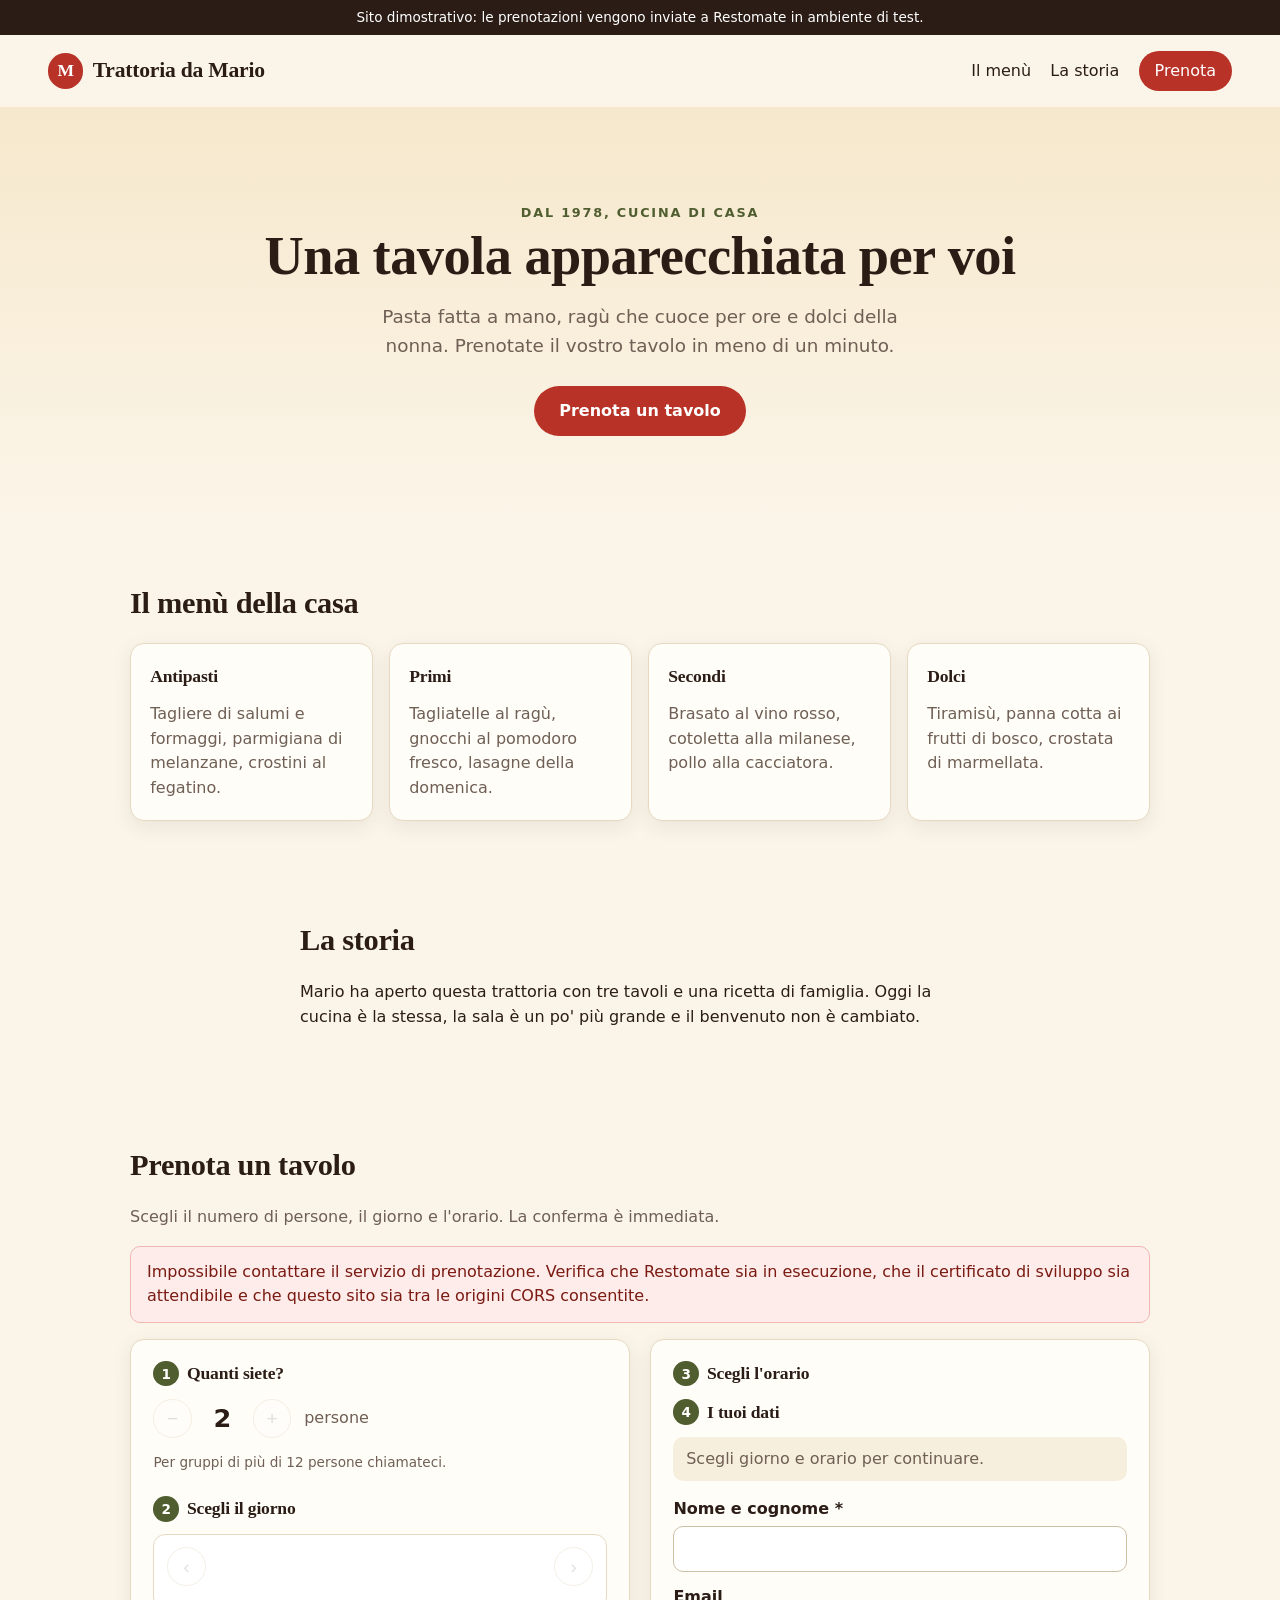
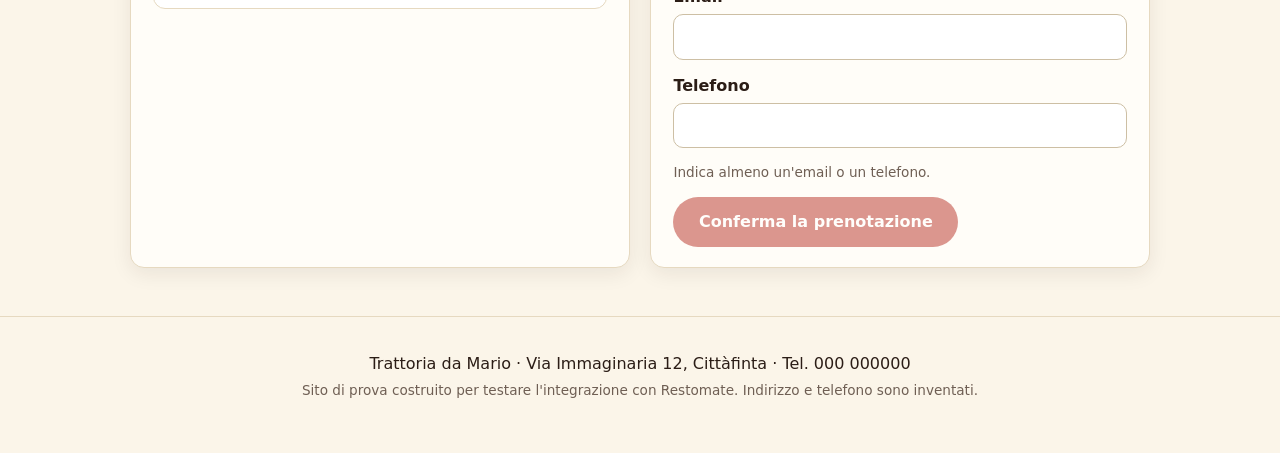
==== wwwroot/index.html @ 4eb25300 "Initial Trattoria da Mario sample site" ====
<!DOCTYPE html>
<html lang="it">
<head>
    <meta charset="utf-8" />
    <meta name="viewport" content="width=device-width, initial-scale=1" />
    <title>Trattoria da Mario · Cucina di casa</title>
    <meta name="description" content="Sito dimostrativo della Trattoria da Mario con modulo di prenotazione collegato a Restomate." />
    <link rel="icon" href="data:," />
    <link rel="stylesheet" href="styles.css" />
</head>
<body>
    <div class="demo-banner" role="note">Sito dimostrativo: le prenotazioni vengono inviate a Restomate in ambiente di test.</div>

    <header class="site-header">
        <a class="brand" href="#top"><span class="brand-mark" aria-hidden="true">M</span><span data-restaurant-name>Trattoria da Mario</span></a>
        <nav aria-label="Principale">
            <a href="#menu">Il menù</a>
            <a href="#storia">La storia</a>
            <a class="nav-cta" href="#prenota">Prenota</a>
        </nav>
    </header>

    <main id="top">
        <section class="hero">
            <p class="eyebrow">Dal 1978, cucina di casa</p>
            <h1>Una tavola apparecchiata per voi</h1>
            <p class="lead">Pasta fatta a mano, ragù che cuoce per ore e dolci della nonna. Prenotate il vostro tavolo in meno di un minuto.</p>
            <a class="button" href="#prenota">Prenota un tavolo</a>
        </section>

        <section id="menu" class="section">
            <h2>Il menù della casa</h2>
            <div class="cards">
                <article class="card"><h3>Antipasti</h3><p>Tagliere di salumi e formaggi, parmigiana di melanzane, crostini al fegatino.</p></article>
                <article class="card"><h3>Primi</h3><p>Tagliatelle al ragù, gnocchi al pomodoro fresco, lasagne della domenica.</p></article>
                <article class="card"><h3>Secondi</h3><p>Brasato al vino rosso, cotoletta alla milanese, pollo alla cacciatora.</p></article>
                <article class="card"><h3>Dolci</h3><p>Tiramisù, panna cotta ai frutti di bosco, crostata di marmellata.</p></article>
            </div>
        </section>

        <section id="storia" class="section narrow">
            <h2>La storia</h2>
            <p>Mario ha aperto questa trattoria con tre tavoli e una ricetta di famiglia. Oggi la cucina è la stessa, la sala è un po' più grande e il benvenuto non è cambiato.</p>
        </section>

        <section id="prenota" class="section booking" aria-labelledby="booking-title">
            <h2 id="booking-title">Prenota un tavolo</h2>
            <p class="muted">Scegli il numero di persone, il giorno e l'orario. La conferma è immediata.</p>
            <div id="booking-status" class="status" role="status" aria-live="polite"></div>

            <div id="booking-grid" class="booking-grid">
                <div class="panel">
                    <h3><span class="step">1</span> Quanti siete?</h3>
                    <div class="party">
                        <button type="button" id="party-minus" class="round" aria-label="Una persona in meno">−</button>
                        <output id="party-value" aria-live="polite">2</output>
                        <button type="button" id="party-plus" class="round" aria-label="Una persona in più">+</button>
                        <span class="muted" id="party-label">persone</span>
                    </div>
                    <p class="muted small">Per gruppi di più di 12 persone chiamateci.</p>

                    <h3><span class="step">2</span> Scegli il giorno</h3>
                    <div class="calendar">
                        <div class="cal-nav">
                            <button type="button" id="cal-prev" class="round" aria-label="Mese precedente">‹</button>
                            <strong id="cal-title" aria-live="polite"></strong>
                            <button type="button" id="cal-next" class="round" aria-label="Mese successivo">›</button>
                        </div>
                        <div id="calendar-grid" class="cal-grid"></div>
                    </div>
                </div>

                <div class="panel">
                    <h3><span class="step">3</span> Scegli l'orario</h3>
                    <div id="slots" class="slots" aria-live="polite"><p class="muted">Seleziona prima un giorno.</p></div>

                    <form id="booking-form" novalidate>
                        <h3><span class="step">4</span> I tuoi dati</h3>
                        <p id="summary" class="summary muted">Scegli giorno e orario per continuare.</p>
                        <div class="field">
                            <label for="name">Nome e cognome *</label>
                            <input id="name" name="name" type="text" autocomplete="name" maxlength="200" aria-describedby="name-error" />
                            <p id="name-error" class="field-error" role="alert"></p>
                        </div>
                        <div class="field">
                            <label for="email">Email</label>
                            <input id="email" name="email" type="email" autocomplete="email" maxlength="254" aria-describedby="email-error" />
                            <p id="email-error" class="field-error" role="alert"></p>
                        </div>
                        <div class="field">
                            <label for="phone">Telefono</label>
                            <input id="phone" name="phone" type="tel" autocomplete="tel" maxlength="40" aria-describedby="phone-error contact-hint" />
                            <p id="contact-hint" class="muted small">Indica almeno un'email o un telefono.</p>
                            <p id="phone-error" class="field-error" role="alert"></p>
                        </div>
                        <button type="submit" id="submit" class="button" disabled>Conferma la prenotazione</button>
                    </form>
                </div>
            </div>

            <div id="confirmation" class="confirmation" hidden>
                <h3 id="confirmation-title" tabindex="-1">Prenotazione confermata</h3>
                <p>Grazie <strong id="c-name"></strong>, vi aspettiamo!</p>
                <dl>
                    <dt>Giorno</dt><dd id="c-date"></dd>
                    <dt>Orario</dt><dd id="c-time"></dd>
                    <dt>Persone</dt><dd id="c-party"></dd>
                    <dt>Riferimento</dt><dd id="c-ref"></dd>
                </dl>
                <button type="button" id="new-booking" class="button secondary">Nuova prenotazione</button>
            </div>
        </section>
    </main>

    <footer class="site-footer">
        <p><span data-restaurant-name>Trattoria da Mario</span> · Via Immaginaria 12, Cittàfinta · Tel. 000 000000</p>
        <p class="muted small">Sito di prova costruito per testare l'integrazione con Restomate. Indirizzo e telefono sono inventati.</p>
    </footer>

    <script type="module" src="app.js"></script>
</body>
</html>
---- wwwroot/styles.css ----
:root {
    --cream: #fbf5e9;
    --card: #fffdf8;
    --ink: #2b1d16;
    --muted: #6f5f54;
    --tomato: #b83227;
    --tomato-dark: #962920;
    --olive: #4f5d2f;
    --line: #e6d9c0;
    --radius: 14px;
    --shadow: 0 6px 20px rgba(43, 29, 22, .08);
}

* { box-sizing: border-box; }
html { scroll-behavior: smooth; }
body { margin: 0; background: var(--cream); color: var(--ink); font: 16px/1.55 system-ui, -apple-system, "Segoe UI", Roboto, sans-serif; }
h1, h2, h3, .brand { font-family: Georgia, "Times New Roman", serif; letter-spacing: -.01em; }
h1 { font-size: clamp(2rem, 5vw, 3.4rem); line-height: 1.1; margin: .3rem 0 1rem; }
h2 { font-size: 1.9rem; margin: 0 0 1rem; }
h3 { font-size: 1.1rem; margin: 1.4rem 0 .7rem; display: flex; align-items: center; gap: .5rem; }
a { color: var(--tomato); }
:focus-visible { outline: 3px solid rgba(184, 50, 39, .45); outline-offset: 2px; }
.muted { color: var(--muted); }
.small { font-size: .85rem; }

.demo-banner { background: var(--ink); color: #fff; text-align: center; padding: .45rem 1rem; font-size: .85rem; }
.site-header { display: flex; justify-content: space-between; align-items: center; gap: 1rem; flex-wrap: wrap; padding: 1rem clamp(1rem, 5vw, 3rem); }
.brand { display: flex; align-items: center; gap: .6rem; font-size: 1.35rem; font-weight: 700; color: var(--ink); text-decoration: none; }
.brand-mark { display: grid; place-items: center; width: 2.2rem; height: 2.2rem; border-radius: 50%; background: var(--tomato); color: #fff; font-size: 1.1rem; }
.site-header nav { display: flex; align-items: center; gap: 1.2rem; }
.site-header nav a { color: var(--ink); text-decoration: none; font-weight: 500; }
.site-header nav a:hover { color: var(--tomato); }
.nav-cta { background: var(--tomato); color: #fff !important; padding: .45rem 1rem; border-radius: 999px; }
.nav-cta:hover { background: var(--tomato-dark); color: #fff !important; }

.hero { text-align: center; padding: clamp(3rem, 9vw, 6rem) 1.25rem; background: linear-gradient(180deg, #f6e8cc, var(--cream)); }
.hero .lead { max-width: 36rem; margin: 0 auto 1.6rem; font-size: 1.15rem; color: var(--muted); }
.eyebrow { text-transform: uppercase; letter-spacing: .14em; font-size: .8rem; color: var(--olive); font-weight: 700; margin: 0; }

.section { max-width: 1060px; margin: 0 auto; padding: 3rem 1.25rem; }
.section.narrow { max-width: 720px; }
.cards { display: grid; grid-template-columns: repeat(auto-fit, minmax(210px, 1fr)); gap: 1rem; }
.card { background: var(--card); border: 1px solid var(--line); border-radius: var(--radius); padding: 1.2rem; box-shadow: var(--shadow); }
.card h3 { margin-top: 0; }
.card p { margin: 0; color: var(--muted); }

.button { display: inline-block; border: 0; border-radius: 999px; background: var(--tomato); color: #fff; padding: .8rem 1.6rem; font: inherit; font-weight: 700; cursor: pointer; text-decoration: none; }
.button:hover:not(:disabled) { background: var(--tomato-dark); }
.button:disabled { opacity: .5; cursor: not-allowed; }
.button.secondary { background: transparent; color: var(--tomato); border: 2px solid var(--tomato); }
.button.secondary:hover { background: #fdeceb; }

.booking-grid { display: grid; grid-template-columns: 1fr 1fr; gap: 1.25rem; margin-top: 1rem; }
.panel, .confirmation { background: var(--card); border: 1px solid var(--line); border-radius: var(--radius); padding: 1.25rem 1.4rem; box-shadow: var(--shadow); }
.panel h3:first-child { margin-top: 0; }
.step { display: inline-grid; place-items: center; width: 1.6rem; height: 1.6rem; border-radius: 50%; background: var(--olive); color: #fff; font: 700 .85rem system-ui, sans-serif; }

.party { display: flex; align-items: center; gap: .8rem; }
.party output { min-width: 2ch; text-align: center; font-size: 1.6rem; font-weight: 700; }
.round { width: 2.4rem; height: 2.4rem; border-radius: 50%; border: 1px solid var(--line); background: #fff; font-size: 1.2rem; line-height: 1; cursor: pointer; }
.round:hover:not(:disabled) { border-color: var(--tomato); color: var(--tomato); }
.round:disabled { opacity: .4; cursor: not-allowed; }

.calendar { border: 1px solid var(--line); border-radius: 12px; padding: .8rem; background: #fff; }
.cal-nav { display: flex; align-items: center; justify-content: space-between; margin-bottom: .6rem; text-transform: capitalize; }
.cal-grid { display: grid; grid-template-columns: repeat(7, 1fr); gap: .25rem; }
.cal-head { text-align: center; font-size: .75rem; font-weight: 700; color: var(--muted); padding: .25rem 0; }
.cal-day { aspect-ratio: 1; border: 1px solid transparent; border-radius: 10px; background: transparent; font: inherit; cursor: pointer; }
.cal-day:hover:not(:disabled) { background: #fdeceb; }
.cal-day:disabled { color: #bdb2a6; cursor: not-allowed; }
.cal-day.today { border-color: var(--olive); }
.cal-day.selected { background: var(--tomato); color: #fff; font-weight: 700; }

.slots h4 { margin: .6rem 0 .4rem; font-size: .8rem; text-transform: uppercase; letter-spacing: .08em; color: var(--muted); }
.slot-list { display: flex; flex-wrap: wrap; gap: .5rem; }
.slot { border: 1px solid var(--line); border-radius: 10px; background: #fff; padding: .5rem .9rem; font: inherit; font-variant-numeric: tabular-nums; cursor: pointer; }
.slot:hover { border-color: var(--tomato); }
.slot[aria-pressed="true"] { background: var(--tomato); color: #fff; border-color: var(--tomato); font-weight: 700; }

.field { margin-bottom: .85rem; }
.field label { display: block; font-weight: 600; margin-bottom: .25rem; }
.field input { width: 100%; padding: .6rem .75rem; border: 1px solid #cdbfa4; border-radius: 10px; font: inherit; background: #fff; }
.field input[aria-invalid="true"] { border-color: var(--tomato); }
.field-error { color: var(--tomato-dark); font-size: .85rem; margin: .25rem 0 0; min-height: 0; }
.field-error:empty { display: none; }
.summary { margin: 0 0 1rem; padding: .6rem .8rem; background: #f7efde; border-radius: 10px; }
.summary.ready { color: var(--ink); font-weight: 600; }

.status { margin: 1rem 0 0; }
.status:not(:empty) { padding: .8rem 1rem; border-radius: 10px; border: 1px solid; }
.status.error { background: #fdecea; border-color: #f0b8b2; color: #7a1a12; }
.status.info { background: #eef3e3; border-color: #cbd9a8; color: #34401c; }

.confirmation { margin-top: 1.25rem; border-color: var(--olive); }
.confirmation h3 { margin-top: 0; color: var(--olive); }
.confirmation dl { display: grid; grid-template-columns: 8rem 1fr; gap: .3rem 1rem; margin: 1rem 0 1.4rem; }
.confirmation dt { color: var(--muted); }
.confirmation dd { margin: 0; font-weight: 600; text-transform: capitalize; }
.confirmation dd#c-ref { text-transform: none; font-variant-numeric: tabular-nums; }

.site-footer { text-align: center; padding: 2rem 1rem 3rem; border-top: 1px solid var(--line); }
.site-footer p { margin: .2rem 0; }

@media (max-width: 800px) {
    .booking-grid { grid-template-columns: 1fr; }
    .site-header nav { gap: .8rem; }
}

@media (prefers-reduced-motion: reduce) { html { scroll-behavior: auto; } }
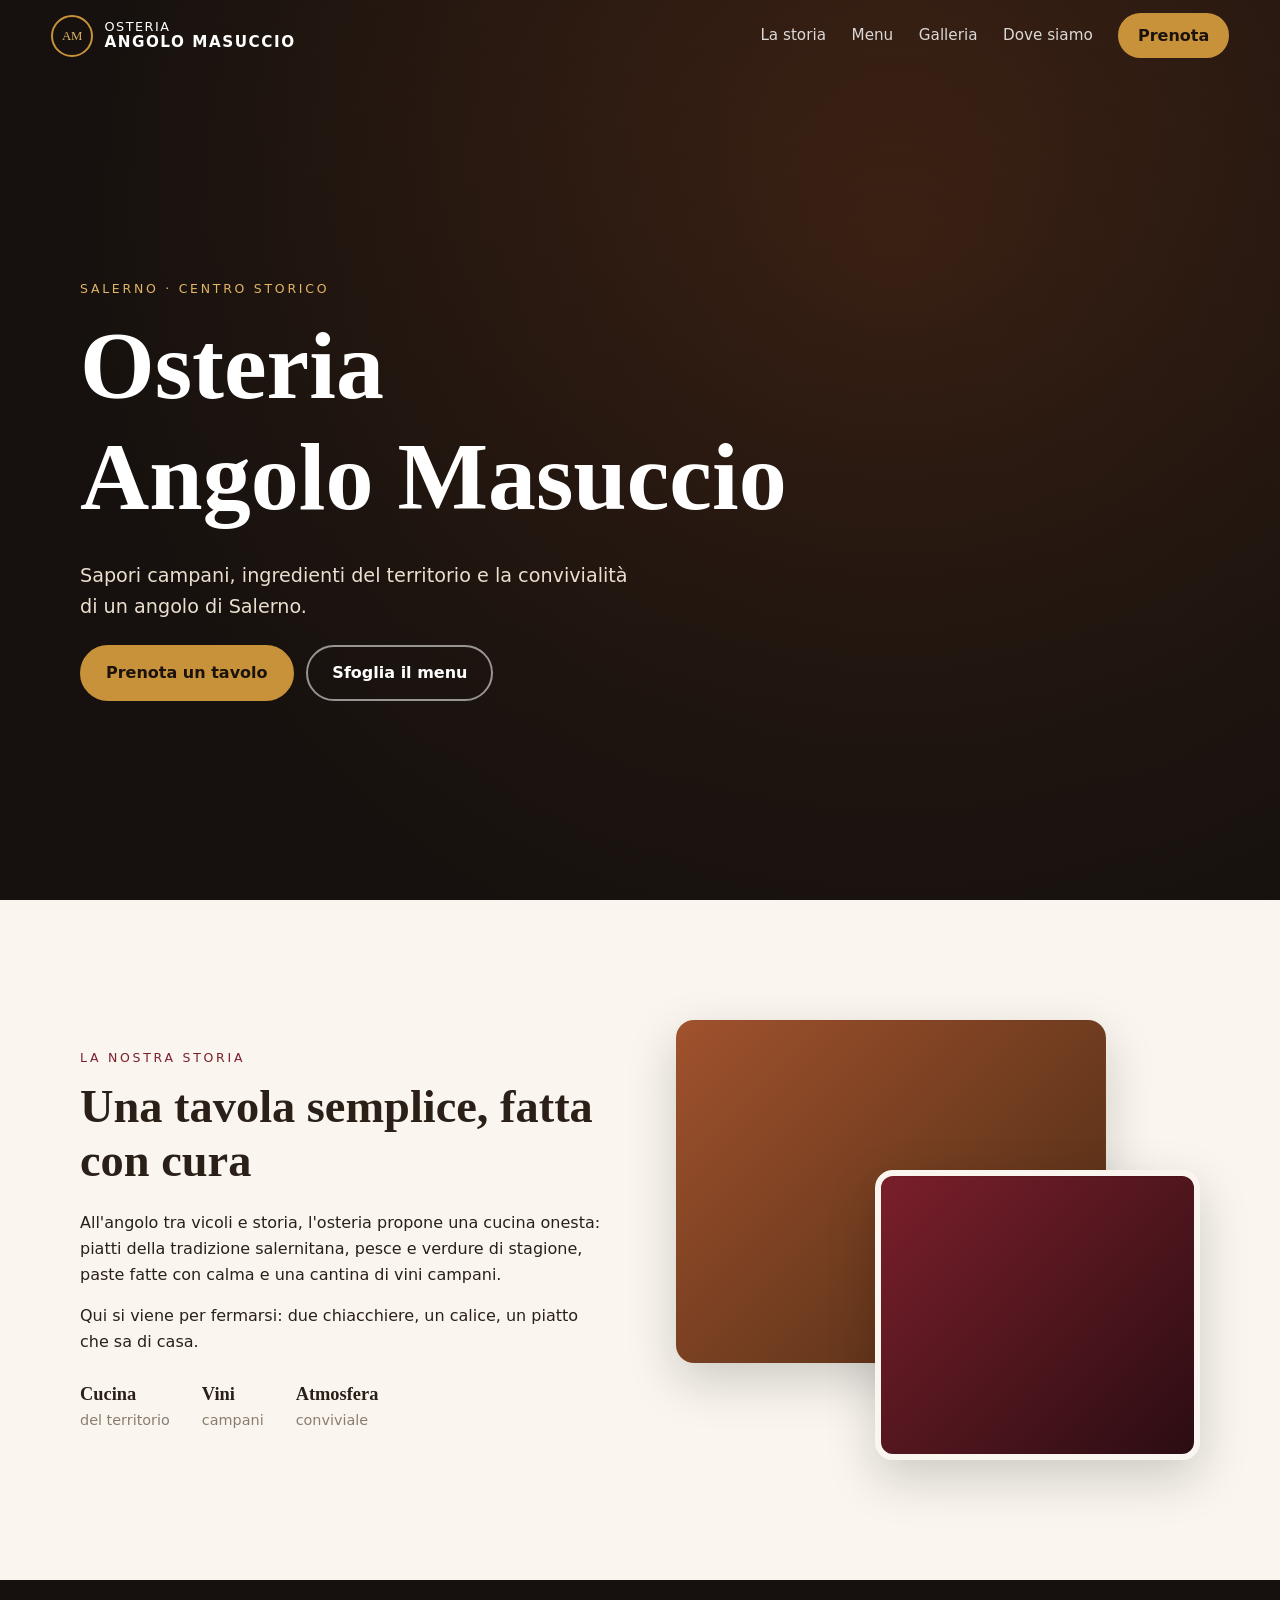
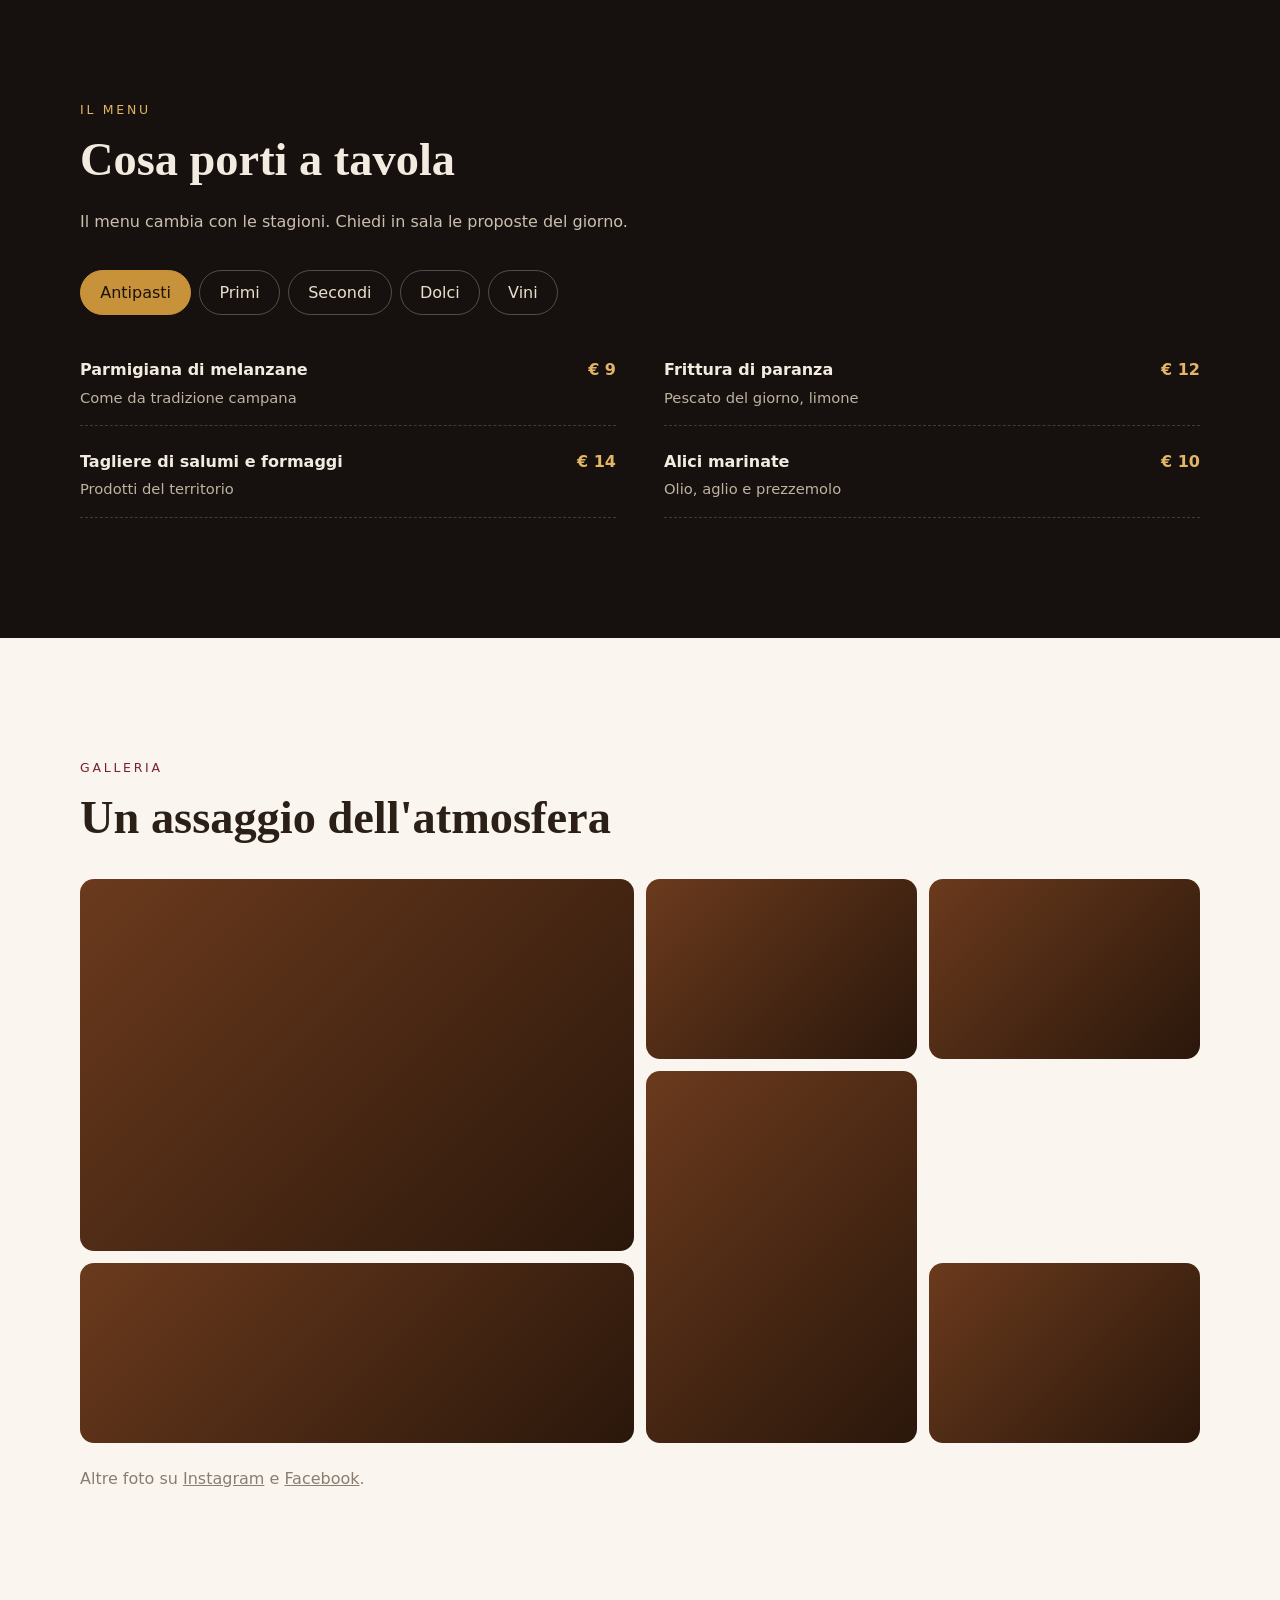
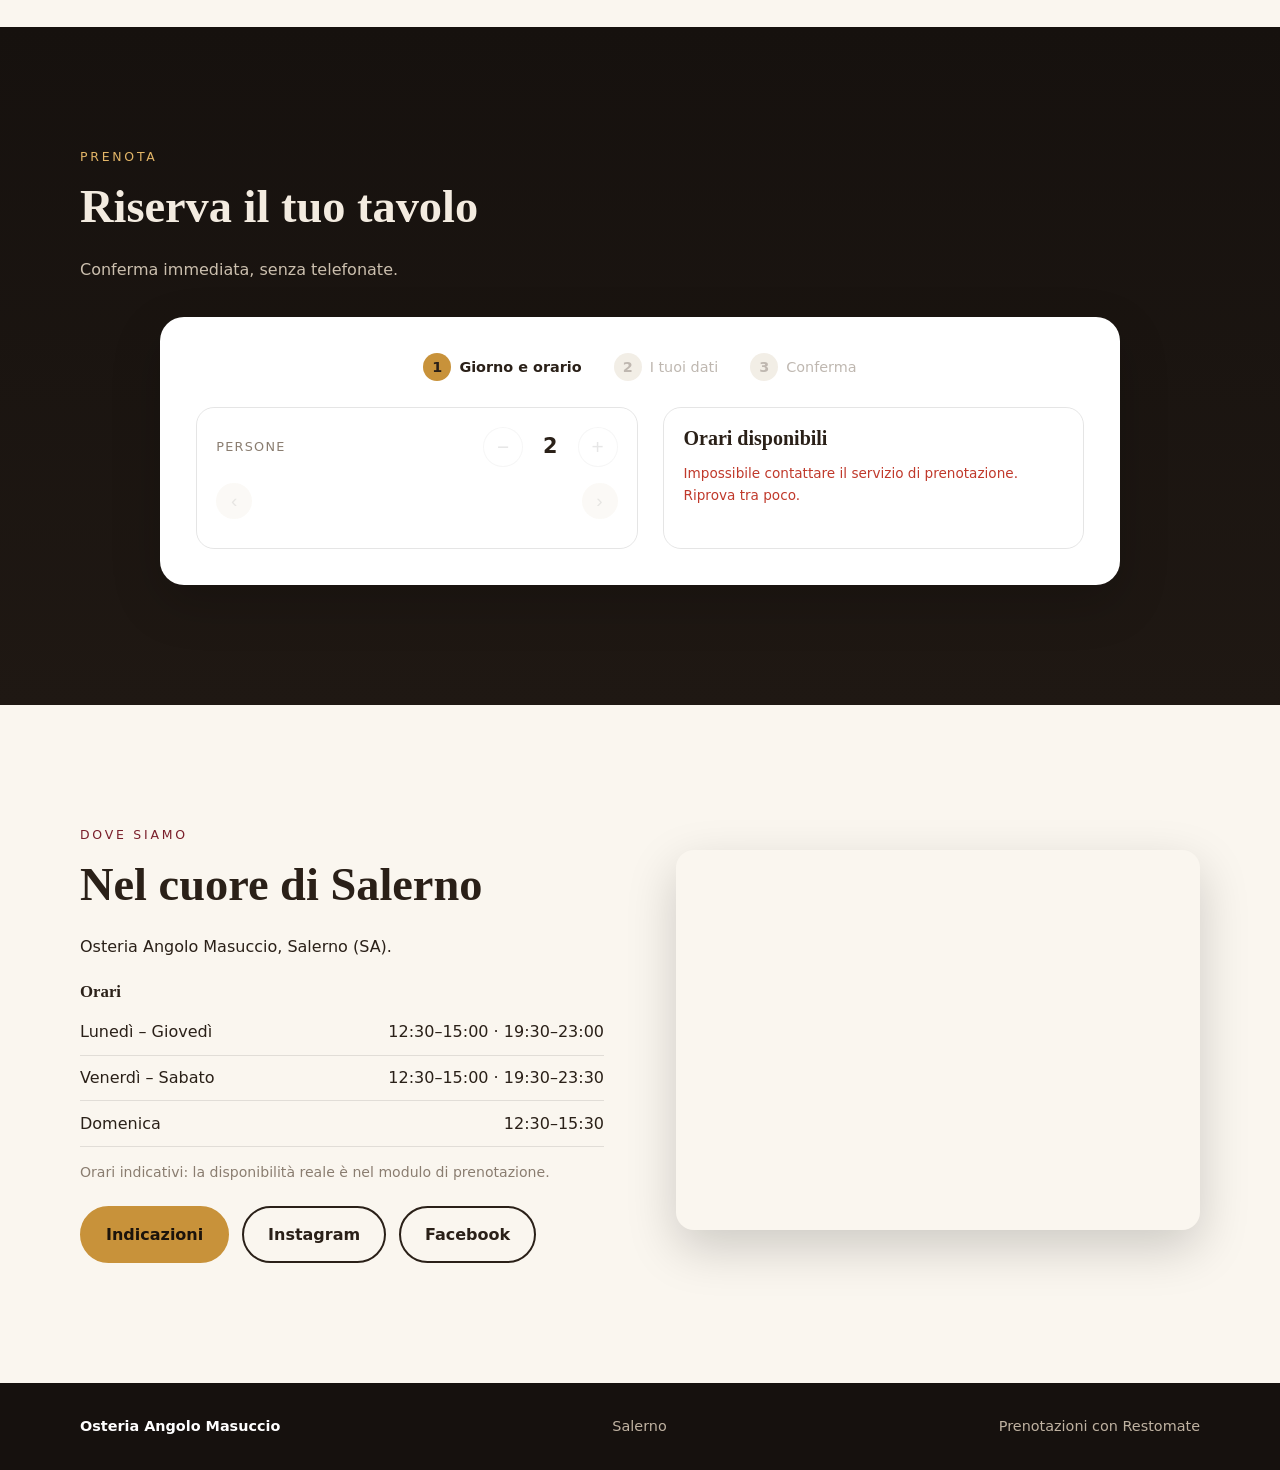
==== commit b185643f: "Redesign as Osteria Angolo Masuccio site with 3-step booking flow" ====
--- a/wwwroot/index.html
+++ b/wwwroot/index.html
@@ -1,122 +1,131 @@
-<!DOCTYPE html>
+<!doctype html>
 <html lang="it">
 <head>
-    <meta charset="utf-8" />
-    <meta name="viewport" content="width=device-width, initial-scale=1" />
-    <title>Trattoria da Mario · Cucina di casa</title>
-    <meta name="description" content="Sito dimostrativo della Trattoria da Mario con modulo di prenotazione collegato a Restomate." />
-    <link rel="icon" href="data:," />
-    <link rel="stylesheet" href="styles.css" />
+  <meta charset="utf-8">
+  <meta name="viewport" content="width=device-width, initial-scale=1">
+  <title>Osteria Angolo Masuccio | Salerno</title>
+  <meta name="description" content="Osteria Angolo Masuccio a Salerno: cucina del territorio, vini campani e atmosfera conviviale. Prenota online.">
+  <meta name="theme-color" content="#16110e">
+  <link rel="stylesheet" href="styles.css">
 </head>
 <body>
-    <div class="demo-banner" role="note">Sito dimostrativo: le prenotazioni vengono inviate a Restomate in ambiente di test.</div>
-
-    <header class="site-header">
-        <a class="brand" href="#top"><span class="brand-mark" aria-hidden="true">M</span><span data-restaurant-name>Trattoria da Mario</span></a>
-        <nav aria-label="Principale">
-            <a href="#menu">Il menù</a>
-            <a href="#storia">La storia</a>
-            <a class="nav-cta" href="#prenota">Prenota</a>
-        </nav>
-    </header>
-
-    <main id="top">
-        <section class="hero">
-            <p class="eyebrow">Dal 1978, cucina di casa</p>
-            <h1>Una tavola apparecchiata per voi</h1>
-            <p class="lead">Pasta fatta a mano, ragù che cuoce per ore e dolci della nonna. Prenotate il vostro tavolo in meno di un minuto.</p>
-            <a class="button" href="#prenota">Prenota un tavolo</a>
-        </section>
-
-        <section id="menu" class="section">
-            <h2>Il menù della casa</h2>
-            <div class="cards">
-                <article class="card"><h3>Antipasti</h3><p>Tagliere di salumi e formaggi, parmigiana di melanzane, crostini al fegatino.</p></article>
-                <article class="card"><h3>Primi</h3><p>Tagliatelle al ragù, gnocchi al pomodoro fresco, lasagne della domenica.</p></article>
-                <article class="card"><h3>Secondi</h3><p>Brasato al vino rosso, cotoletta alla milanese, pollo alla cacciatora.</p></article>
-                <article class="card"><h3>Dolci</h3><p>Tiramisù, panna cotta ai frutti di bosco, crostata di marmellata.</p></article>
+  <header class="site-header" id="top">
+    <a class="brand" href="#top" aria-label="Osteria Angolo Masuccio"><span class="brand-mark">AM</span><span class="brand-text">Osteria<br><strong>Angolo Masuccio</strong></span></a>
+    <button class="nav-toggle" id="nav-toggle" type="button" aria-expanded="false" aria-controls="nav"><span class="sr-only">Menu</span><i></i><i></i><i></i></button>
+    <nav id="nav" class="nav" aria-label="Principale">
+      <a href="#storia">La storia</a><a href="#menu">Menu</a><a href="#galleria">Galleria</a><a href="#dove">Dove siamo</a>
+      <a class="btn btn-small" href="#prenota">Prenota</a>
+    </nav>
+  </header>
+  <main>
+    <section class="hero" aria-labelledby="hero-title">
+      <div class="hero-bg" data-parallax></div>
+      <div class="hero-inner">
+        <p class="eyebrow">Salerno &middot; Centro storico</p>
+        <h1 id="hero-title">Osteria<br>Angolo Masuccio</h1>
+        <p class="lead">Sapori campani, ingredienti del territorio e la convivialità di un angolo di Salerno.</p>
+        <div class="actions"><a class="btn" href="#prenota">Prenota un tavolo</a><a class="btn btn-ghost" href="#menu">Sfoglia il menu</a></div>
+      </div>
+    </section>
+    <section class="section" id="storia" aria-labelledby="storia-title">
+      <div class="wrap split">
+        <div class="reveal">
+          <p class="eyebrow dark">La nostra storia</p>
+          <h2 id="storia-title">Una tavola semplice, fatta con cura</h2>
+          <p>All'angolo tra vicoli e storia, l'osteria propone una cucina onesta: piatti della tradizione salernitana, pesce e verdure di stagione, paste fatte con calma e una cantina di vini campani.</p>
+          <p>Qui si viene per fermarsi: due chiacchiere, un calice, un piatto che sa di casa.</p>
+          <ul class="facts"><li><strong>Cucina</strong><span>del territorio</span></li><li><strong>Vini</strong><span>campani</span></li><li><strong>Atmosfera</strong><span>conviviale</span></li></ul>
+        </div>
+        <div class="photo-stack reveal"><div class="photo p1" role="img" aria-label="Piatto della casa"></div><div class="photo p2" role="img" aria-label="Interno dell'osteria"></div></div>
+      </div>
+    </section>
+    <section class="section dark" id="menu" aria-labelledby="menu-title">
+      <div class="wrap">
+        <div class="section-head reveal"><p class="eyebrow">Il menu</p><h2 id="menu-title">Cosa porti a tavola</h2>
+          <p class="muted-light">Il menu cambia con le stagioni. Chiedi in sala le proposte del giorno.</p></div>
+        <div class="tabs" id="menu-tabs" role="tablist" aria-label="Categorie del menu"></div>
+        <div class="menu-panel" id="menu-panel" role="tabpanel" aria-live="polite"></div>
+      </div>
+    </section>
+    <section class="section" id="galleria" aria-labelledby="gal-title">
+      <div class="wrap">
+        <div class="section-head reveal"><p class="eyebrow dark">Galleria</p><h2 id="gal-title">Un assaggio dell'atmosfera</h2></div>
+        <div class="gallery reveal" id="gallery"></div>
+        <p class="social reveal">Altre foto su <a href="https://www.instagram.com/osteriaangolomasuccio/" target="_blank" rel="noopener">Instagram</a> e <a href="https://www.facebook.com/OsteriaAngoloMasuccio" target="_blank" rel="noopener">Facebook</a>.</p>
+      </div>
+    </section>
+    <section class="section book" id="prenota" aria-labelledby="book-title">
+      <div class="wrap">
+        <div class="section-head reveal"><p class="eyebrow">Prenota</p><h2 id="book-title">Riserva il tuo tavolo</h2><p class="muted-light">Conferma immediata, senza telefonate.</p></div>
+        <div class="book-card reveal">
+          <ol class="steps" id="steps" aria-label="Avanzamento">
+            <li class="active" data-step="1"><span>1</span> Giorno e orario</li>
+            <li data-step="2"><span>2</span> I tuoi dati</li>
+            <li data-step="3"><span>3</span> Conferma</li>
+          </ol>
+          <div class="status" id="status" role="alert"></div>
+          <div class="step" id="step-1">
+            <div class="pick-grid">
+              <div class="panel">
+                <div class="party"><span class="label" id="party-name">Persone</span>
+                  <div class="stepper" role="group" aria-labelledby="party-name">
+                    <button type="button" id="party-minus" aria-label="Una persona in meno">&minus;</button>
+                    <output id="party-value" aria-live="polite">2</output>
+                    <button type="button" id="party-plus" aria-label="Una persona in più">+</button>
+                  </div></div>
+                <div class="cal-bar"><button type="button" id="cal-prev" aria-label="Mese precedente">&lsaquo;</button><strong id="cal-title"></strong><button type="button" id="cal-next" aria-label="Mese successivo">&rsaquo;</button></div>
+                <div class="cal-grid" id="calendar-grid"></div>
+              </div>
+              <div class="panel"><h3>Orari disponibili</h3><div id="slots" aria-live="polite"><p class="muted">Seleziona un giorno per vedere gli orari.</p></div></div>
             </div>
-        </section>
-
-        <section id="storia" class="section narrow">
-            <h2>La storia</h2>
-            <p>Mario ha aperto questa trattoria con tre tavoli e una ricetta di famiglia. Oggi la cucina è la stessa, la sala è un po' più grande e il benvenuto non è cambiato.</p>
-        </section>
-
-        <section id="prenota" class="section booking" aria-labelledby="booking-title">
-            <h2 id="booking-title">Prenota un tavolo</h2>
-            <p class="muted">Scegli il numero di persone, il giorno e l'orario. La conferma è immediata.</p>
-            <div id="booking-status" class="status" role="status" aria-live="polite"></div>
-
-            <div id="booking-grid" class="booking-grid">
-                <div class="panel">
-                    <h3><span class="step">1</span> Quanti siete?</h3>
-                    <div class="party">
-                        <button type="button" id="party-minus" class="round" aria-label="Una persona in meno">−</button>
-                        <output id="party-value" aria-live="polite">2</output>
-                        <button type="button" id="party-plus" class="round" aria-label="Una persona in più">+</button>
-                        <span class="muted" id="party-label">persone</span>
-                    </div>
-                    <p class="muted small">Per gruppi di più di 12 persone chiamateci.</p>
-
-                    <h3><span class="step">2</span> Scegli il giorno</h3>
-                    <div class="calendar">
-                        <div class="cal-nav">
-                            <button type="button" id="cal-prev" class="round" aria-label="Mese precedente">‹</button>
-                            <strong id="cal-title" aria-live="polite"></strong>
-                            <button type="button" id="cal-next" class="round" aria-label="Mese successivo">›</button>
-                        </div>
-                        <div id="calendar-grid" class="cal-grid"></div>
-                    </div>
-                </div>
-
-                <div class="panel">
-                    <h3><span class="step">3</span> Scegli l'orario</h3>
-                    <div id="slots" class="slots" aria-live="polite"><p class="muted">Seleziona prima un giorno.</p></div>
-
-                    <form id="booking-form" novalidate>
-                        <h3><span class="step">4</span> I tuoi dati</h3>
-                        <p id="summary" class="summary muted">Scegli giorno e orario per continuare.</p>
-                        <div class="field">
-                            <label for="name">Nome e cognome *</label>
-                            <input id="name" name="name" type="text" autocomplete="name" maxlength="200" aria-describedby="name-error" />
-                            <p id="name-error" class="field-error" role="alert"></p>
-                        </div>
-                        <div class="field">
-                            <label for="email">Email</label>
-                            <input id="email" name="email" type="email" autocomplete="email" maxlength="254" aria-describedby="email-error" />
-                            <p id="email-error" class="field-error" role="alert"></p>
-                        </div>
-                        <div class="field">
-                            <label for="phone">Telefono</label>
-                            <input id="phone" name="phone" type="tel" autocomplete="tel" maxlength="40" aria-describedby="phone-error contact-hint" />
-                            <p id="contact-hint" class="muted small">Indica almeno un'email o un telefono.</p>
-                            <p id="phone-error" class="field-error" role="alert"></p>
-                        </div>
-                        <button type="submit" id="submit" class="button" disabled>Conferma la prenotazione</button>
-                    </form>
-                </div>
+          </div>
+          <form class="step" id="step-2" hidden novalidate>
+            <div class="chosen"><div><span class="label">La tua prenotazione</span><strong id="chosen-text"></strong></div><button type="button" class="link" id="back">Modifica</button></div>
+            <div class="fields">
+              <div class="field"><label for="name">Nome e cognome</label><input id="name" autocomplete="name" maxlength="120" required><p class="field-error" id="name-error"></p></div>
+              <div class="field"><label for="email">Email</label><input id="email" type="email" autocomplete="email" maxlength="200"><p class="field-error" id="email-error"></p></div>
+              <div class="field"><label for="phone">Telefono</label><input id="phone" type="tel" autocomplete="tel" maxlength="40"><p class="field-error" id="phone-error"></p></div>
             </div>
-
-            <div id="confirmation" class="confirmation" hidden>
-                <h3 id="confirmation-title" tabindex="-1">Prenotazione confermata</h3>
-                <p>Grazie <strong id="c-name"></strong>, vi aspettiamo!</p>
-                <dl>
-                    <dt>Giorno</dt><dd id="c-date"></dd>
-                    <dt>Orario</dt><dd id="c-time"></dd>
-                    <dt>Persone</dt><dd id="c-party"></dd>
-                    <dt>Riferimento</dt><dd id="c-ref"></dd>
-                </dl>
-                <button type="button" id="new-booking" class="button secondary">Nuova prenotazione</button>
-            </div>
-        </section>
-    </main>
-
-    <footer class="site-footer">
-        <p><span data-restaurant-name>Trattoria da Mario</span> · Via Immaginaria 12, Cittàfinta · Tel. 000 000000</p>
-        <p class="muted small">Sito di prova costruito per testare l'integrazione con Restomate. Indirizzo e telefono sono inventati.</p>
-    </footer>
-
-    <script type="module" src="app.js"></script>
+            <p class="hint">Indica almeno email o telefono.</p>
+            <button class="btn btn-block" id="submit" type="submit">Conferma la prenotazione</button>
+          </form>
+          <div class="step confirmation" id="step-3" hidden tabindex="-1">
+            <div class="check" aria-hidden="true"><svg viewBox="0 0 52 52"><path d="M14 27l8 8 16-17"/></svg></div>
+            <h3>Grazie per aver prenotato!</h3>
+            <p>La tua prenotazione è confermata.</p>
+            <dl class="receipt">
+              <div><dt>Giorno</dt><dd id="c-date"></dd></div><div><dt>Orario</dt><dd id="c-time"></dd></div>
+              <div><dt>Persone</dt><dd id="c-party"></dd></div><div><dt>Codice</dt><dd id="c-ref"></dd></div>
+            </dl>
+            <button type="button" class="link" id="again">Nuova prenotazione</button>
+          </div>
+        </div>
+      </div>
+    </section>
+    <section class="section" id="dove" aria-labelledby="dove-title">
+      <div class="wrap split">
+        <div class="reveal">
+          <p class="eyebrow dark">Dove siamo</p><h2 id="dove-title">Nel cuore di Salerno</h2>
+          <p>Osteria Angolo Masuccio, Salerno (SA).</p>
+          <h3 class="small">Orari</h3>
+          <ul class="hours">
+            <li><span>Lunedì &ndash; Giovedì</span><span>12:30&ndash;15:00 &middot; 19:30&ndash;23:00</span></li>
+            <li><span>Venerdì &ndash; Sabato</span><span>12:30&ndash;15:00 &middot; 19:30&ndash;23:30</span></li>
+            <li><span>Domenica</span><span>12:30&ndash;15:30</span></li>
+          </ul>
+          <p class="hint">Orari indicativi: la disponibilità reale è nel modulo di prenotazione.</p>
+          <div class="actions">
+            <a class="btn" href="https://www.google.com/maps/search/?api=1&amp;query=40.6777023,14.7612513" target="_blank" rel="noopener">Indicazioni</a>
+            <a class="btn btn-outline" href="https://www.instagram.com/osteriaangolomasuccio/" target="_blank" rel="noopener">Instagram</a>
+            <a class="btn btn-outline" href="https://www.facebook.com/OsteriaAngoloMasuccio" target="_blank" rel="noopener">Facebook</a>
+          </div>
+        </div>
+        <div class="map reveal"><iframe title="Mappa dell'Osteria Angolo Masuccio" loading="lazy" src="https://www.openstreetmap.org/export/embed.html?bbox=14.7580%2C40.6760%2C14.7645%2C40.6795&amp;layer=mapnik&amp;marker=40.6777023%2C14.7612513"></iframe></div>
+      </div>
+    </section>
+  </main>
+  <footer class="site-footer"><div class="wrap"><strong>Osteria Angolo Masuccio</strong><span>Salerno</span><span>Prenotazioni con Restomate</span></div></footer>
+  <dialog id="lightbox" class="lightbox" aria-label="Foto ingrandita"><button type="button" id="lb-close" aria-label="Chiudi">&times;</button><div id="lb-img" role="img" aria-label="Foto"></div></dialog>
+  <script src="app.js" defer></script>
 </body>
 </html>
--- a/wwwroot/styles.css
+++ b/wwwroot/styles.css
@@ -1,109 +1,96 @@
-:root {
-    --cream: #fbf5e9;
-    --card: #fffdf8;
-    --ink: #2b1d16;
-    --muted: #6f5f54;
-    --tomato: #b83227;
-    --tomato-dark: #962920;
-    --olive: #4f5d2f;
-    --line: #e6d9c0;
-    --radius: 14px;
-    --shadow: 0 6px 20px rgba(43, 29, 22, .08);
+:root{--bg:#16110e;--bg2:#1f1813;--paper:#faf6ef;--ink:#2a2018;--gold:#c8923a;--gold2:#e2b567;--wine:#7a1f2b;--muted:#8a7d70;--line:rgba(0,0,0,.1);--r:18px;--shadow:0 18px 50px rgba(0,0,0,.18)}
+*{box-sizing:border-box}html{scroll-behavior:smooth;scroll-padding-top:76px}
+body{margin:0;font-family:Inter,system-ui,"Segoe UI",Roboto,sans-serif;color:var(--ink);background:var(--paper);line-height:1.6;-webkit-font-smoothing:antialiased}
+h1,h2,h3{font-family:Georgia,"Playfair Display","Times New Roman",serif;line-height:1.15;margin:0 0 .5em}
+h2{font-size:clamp(1.9rem,4vw,2.9rem)}h3{font-size:1.25rem}h3.small{font-size:1.05rem;margin-top:1.4rem}
+a{color:inherit}img{max-width:100%}
+.sr-only{position:absolute;width:1px;height:1px;overflow:hidden;clip:rect(0 0 0 0)}
+.wrap{width:min(1120px,92%);margin:0 auto}
+.section{padding:clamp(64px,10vw,120px) 0}
+.section.dark{background:var(--bg);color:#f3ebe0}
+.section-head{max-width:640px;margin-bottom:2.2rem}
+.eyebrow{text-transform:uppercase;letter-spacing:.22em;font-size:.78rem;color:var(--gold2);margin:0 0 .8rem}
+.eyebrow.dark{color:var(--wine)}
+.muted{color:var(--muted)}.muted-light{color:#cbbfae}.hint{font-size:.88rem;color:var(--muted)}
+.split{display:grid;grid-template-columns:1fr 1fr;gap:clamp(28px,6vw,72px);align-items:center}
+
+.btn{display:inline-block;padding:.85rem 1.5rem;border-radius:999px;background:var(--gold);color:#1b130b;font-weight:600;text-decoration:none;border:2px solid var(--gold);cursor:pointer;font:inherit;font-weight:600;transition:transform .2s,background .2s,box-shadow .2s}
+.btn:hover{background:var(--gold2);transform:translateY(-2px);box-shadow:0 10px 24px rgba(200,146,58,.35)}
+.btn:disabled{opacity:.45;cursor:not-allowed;transform:none;box-shadow:none}
+.btn-ghost{background:transparent;color:#fff;border-color:rgba(255,255,255,.55)}.btn-ghost:hover{background:rgba(255,255,255,.12);box-shadow:none}
+.btn-outline{background:transparent;color:var(--ink);border-color:var(--ink)}.btn-outline:hover{background:var(--ink);color:#fff;box-shadow:none}
+.btn-small{padding:.5rem 1.1rem}.btn-block{width:100%;margin-top:1rem;padding:1rem}
+.link{background:none;border:0;color:var(--wine);text-decoration:underline;cursor:pointer;font:inherit}
+.actions{display:flex;flex-wrap:wrap;gap:.8rem;margin-top:1.4rem}
+
+.site-header{position:fixed;inset:0 0 auto 0;z-index:50;display:flex;align-items:center;justify-content:space-between;padding:.8rem 4%;transition:background .3s,box-shadow .3s}
+.site-header.solid{background:rgba(22,17,14,.94);backdrop-filter:blur(10px);box-shadow:0 4px 24px rgba(0,0,0,.3)}
+.brand{display:flex;align-items:center;gap:.7rem;color:#fff;text-decoration:none;line-height:1.1;font-size:.8rem;text-transform:uppercase;letter-spacing:.12em}
+.brand strong{font-size:.95rem}.brand-mark{display:grid;place-items:center;width:42px;height:42px;border-radius:50%;border:2px solid var(--gold);font-family:Georgia,serif;color:var(--gold2);letter-spacing:0}
+.nav{display:flex;align-items:center;gap:1.6rem}.nav a:not(.btn){color:#eee;text-decoration:none;font-size:.95rem;opacity:.9}.nav a:not(.btn):hover{color:var(--gold2)}
+.nav-toggle{display:none;background:none;border:0;width:44px;height:44px;cursor:pointer;flex-direction:column;justify-content:center;gap:6px;align-items:center}
+.nav-toggle i{display:block;width:24px;height:2px;background:#fff;transition:transform .25s,opacity .25s}
+.nav-toggle[aria-expanded=true] i:nth-of-type(1){transform:translateY(8px) rotate(45deg)}.nav-toggle[aria-expanded=true] i:nth-of-type(2){opacity:0}.nav-toggle[aria-expanded=true] i:nth-of-type(3){transform:translateY(-8px) rotate(-45deg)}
+
+.hero{position:relative;min-height:100svh;display:grid;align-items:center;color:#fff;overflow:hidden}
+.hero-bg{position:absolute;inset:-10% 0;background:linear-gradient(180deg,rgba(22,17,14,.55),rgba(22,17,14,.85)),url(img/hero.jpg) center/cover,radial-gradient(circle at 70% 30%,#7a3b1c,#16110e 70%);will-change:transform}
+.hero-inner{position:relative;width:min(1120px,92%);margin:0 auto;padding-top:80px;animation:rise .9s ease both}
+.hero h1{font-size:clamp(2.8rem,8vw,6rem);margin-bottom:.3em}.lead{max-width:560px;font-size:1.2rem;color:#eadfce}
+@keyframes rise{from{opacity:0;transform:translateY(26px)}to{opacity:1;transform:none}}
+
+.reveal{opacity:0;transform:translateY(28px);transition:opacity .7s ease,transform .7s ease}.reveal.in{opacity:1;transform:none}
+.facts{display:flex;gap:2rem;list-style:none;padding:0;margin:1.6rem 0 0;flex-wrap:wrap}.facts li{display:flex;flex-direction:column}.facts strong{font-family:Georgia,serif;font-size:1.15rem}.facts span{color:var(--muted);font-size:.9rem}
+.photo-stack{position:relative;min-height:440px}
+.photo{position:absolute;border-radius:var(--r);box-shadow:var(--shadow);background:linear-gradient(135deg,#a0522d,#4a2a14) center/cover}
+.p1{inset:0 18% 22% 0;background-image:url(img/story-1.jpg),linear-gradient(135deg,#a0522d,#4a2a14)}.p2{inset:34% 0 0 38%;border:6px solid var(--paper);background-image:url(img/story-2.jpg),linear-gradient(135deg,#7a1f2b,#2b0d12)}
+
+.tabs{display:flex;gap:.5rem;flex-wrap:wrap;margin-bottom:1.6rem}
+.tab{background:transparent;color:#eadfce;border:1px solid rgba(255,255,255,.25);border-radius:999px;padding:.55rem 1.2rem;cursor:pointer;font:inherit;transition:.2s}
+.tab:hover{border-color:var(--gold2)}.tab[aria-selected=true]{background:var(--gold);color:#1b130b;border-color:var(--gold)}
+.menu-panel{display:grid;grid-template-columns:1fr 1fr;gap:.4rem 3rem;animation:rise .4s ease both}
+.dish{padding:1rem 0;border-bottom:1px dashed rgba(255,255,255,.18)}.dish-top{display:flex;justify-content:space-between;gap:1rem;font-weight:600}.dish-top span:last-child{color:var(--gold2);white-space:nowrap}.dish p{margin:.2rem 0 0;color:#bfb2a1;font-size:.92rem}
+
+.gallery{display:grid;grid-template-columns:repeat(4,1fr);grid-auto-rows:180px;gap:12px}
+.g{border:0;border-radius:14px;cursor:zoom-in;background:linear-gradient(135deg,#6b3a1d,#2a170b) center/cover;transition:transform .3s,filter .3s;padding:0}
+.g:hover{transform:scale(1.02);filter:brightness(1.1)}.g:nth-child(1){grid-column:span 2;grid-row:span 2}.g:nth-child(4){grid-row:span 2}.g:nth-child(5){grid-column:span 2}
+.social{margin-top:1.4rem;color:var(--muted)}
+.lightbox{border:0;padding:0;background:transparent;max-width:92vw;max-height:92vh;overflow:visible}.lightbox::backdrop{background:rgba(0,0,0,.85)}
+#lb-img{width:min(92vw,1000px);height:min(80vh,700px);background:center/contain no-repeat #111;border-radius:12px}
+#lb-close{position:absolute;right:-6px;top:-44px;background:none;border:0;color:#fff;font-size:2.2rem;cursor:pointer}
+
+.book{background:linear-gradient(180deg,var(--bg),var(--bg2));color:#f3ebe0}
+.book-card{background:#fff;color:var(--ink);border-radius:24px;padding:clamp(18px,3vw,36px);box-shadow:var(--shadow);max-width:960px;margin:0 auto}
+.steps{display:flex;justify-content:center;gap:clamp(8px,3vw,32px);list-style:none;padding:0;margin:0 0 1.6rem;font-size:.9rem;color:var(--muted)}
+.steps li{display:flex;align-items:center;gap:.5rem;opacity:.55}.steps li.active,.steps li.done{opacity:1}.steps li.active{color:var(--ink);font-weight:600}
+.steps span{display:grid;place-items:center;width:28px;height:28px;border-radius:50%;background:#e8e0d2;font-weight:700}.steps li.active span{background:var(--gold)}.steps li.done span{background:#3d8a5a;color:#fff}
+.status{display:none;padding:.8rem 1rem;border-radius:12px;margin-bottom:1rem}.status.error{display:block;background:#fdecec;color:#8a1c1c}
+.step{animation:rise .4s ease both}[hidden]{display:none!important}
+.pick-grid{display:grid;grid-template-columns:1.05fr 1fr;gap:1.6rem}
+.panel{border:1px solid var(--line);border-radius:var(--r);padding:1.2rem}.panel h3{margin-bottom:.8rem}
+.party{display:flex;justify-content:space-between;align-items:center;margin-bottom:1rem}.label{font-size:.8rem;text-transform:uppercase;letter-spacing:.1em;color:var(--muted)}
+.stepper{display:flex;align-items:center;gap:.8rem}.stepper button{width:40px;height:40px;border-radius:50%;border:1px solid var(--line);background:#fff;font-size:1.3rem;cursor:pointer}.stepper button:hover:not(:disabled){border-color:var(--gold)}.stepper button:disabled{opacity:.35}
+.stepper output{min-width:2ch;text-align:center;font-size:1.3rem;font-weight:700}
+.cal-bar{display:flex;justify-content:space-between;align-items:center;margin-bottom:.6rem;text-transform:capitalize}.cal-bar button{width:36px;height:36px;border-radius:50%;border:0;background:#f2ece0;cursor:pointer;font-size:1.2rem}.cal-bar button:disabled{opacity:.3}
+.cal-grid{display:grid;grid-template-columns:repeat(7,1fr);gap:4px;text-align:center}.cal-head{font-size:.75rem;color:var(--muted);padding:.3rem 0}
+.cal-day{aspect-ratio:1;border:0;border-radius:10px;background:transparent;cursor:pointer;font:inherit}.cal-day:hover:not(:disabled){background:#f2ece0}.cal-day:disabled{opacity:.28;cursor:not-allowed}.cal-day.today{outline:1px solid var(--gold)}.cal-day.selected{background:var(--gold);font-weight:700}
+.slots-group h4{margin:.8rem 0 .4rem;font-size:.8rem;text-transform:uppercase;letter-spacing:.1em;color:var(--muted)}.slot-list{display:flex;flex-wrap:wrap;gap:.5rem}
+.slot{padding:.6rem 1rem;border-radius:12px;border:1px solid var(--line);background:#fff;cursor:pointer;font:inherit;font-weight:600;transition:.2s}.slot:hover{border-color:var(--gold);background:#fff8ea;transform:translateY(-1px)}
+.chosen{display:flex;justify-content:space-between;align-items:center;gap:1rem;background:#faf3e4;border-radius:14px;padding:1rem 1.2rem;margin-bottom:1.2rem}.chosen strong{display:block;font-size:1.05rem}
+.fields{display:grid;grid-template-columns:1fr 1fr;gap:1rem}.field:first-child{grid-column:1/-1}.field label{display:block;font-weight:600;margin-bottom:.3rem}
+.field input{width:100%;padding:.85rem 1rem;border:1px solid #d8cfc0;border-radius:12px;font:inherit}.field input:focus{outline:2px solid var(--gold);border-color:transparent}.field input[aria-invalid=true]{border-color:#c0392b}
+.field-error{color:#c0392b;font-size:.85rem;min-height:1.2em;margin:.2rem 0 0}
+.confirmation{text-align:center;padding:2rem 0}.check{width:84px;height:84px;margin:0 auto 1rem;border-radius:50%;background:#3d8a5a;display:grid;place-items:center}
+.check svg{width:52px;height:52px;fill:none;stroke:#fff;stroke-width:4;stroke-linecap:round;stroke-linejoin:round;stroke-dasharray:50;stroke-dashoffset:50;animation:draw .6s .2s ease forwards}@keyframes draw{to{stroke-dashoffset:0}}
+.receipt{display:grid;grid-template-columns:repeat(4,1fr);gap:1rem;max-width:640px;margin:1.6rem auto;padding:1.2rem;background:#faf3e4;border-radius:16px}.receipt dt{font-size:.75rem;text-transform:uppercase;letter-spacing:.1em;color:var(--muted)}.receipt dd{margin:.2rem 0 0;font-weight:700}
+
+.hours{list-style:none;padding:0;margin:0}.hours li{display:flex;justify-content:space-between;gap:1rem;padding:.6rem 0;border-bottom:1px solid var(--line)}
+.map iframe{width:100%;height:380px;border:0;border-radius:var(--r);box-shadow:var(--shadow)}
+.site-footer{background:var(--bg);color:#bfb2a1;padding:2rem 0;font-size:.9rem}.site-footer .wrap{display:flex;flex-wrap:wrap;justify-content:space-between;gap:.6rem}.site-footer strong{color:#fff}
+
+@media(max-width:860px){
+ .split,.pick-grid{grid-template-columns:1fr}.photo-stack{min-height:360px}.menu-panel{grid-template-columns:1fr}
+ .gallery{grid-template-columns:repeat(2,1fr);grid-auto-rows:150px}.g:nth-child(n){grid-column:auto;grid-row:auto}.g:nth-child(1){grid-column:span 2}
+ .nav-toggle{display:flex}.nav{position:fixed;inset:0 0 auto 0;top:64px;flex-direction:column;background:rgba(22,17,14,.98);padding:1.4rem;gap:1.2rem;transform:translateY(-130%);transition:transform .3s}.nav.open{transform:none}
+ .fields{grid-template-columns:1fr}.receipt{grid-template-columns:1fr 1fr}.steps li{font-size:0}.steps li span{font-size:.9rem}
 }
-
-* { box-sizing: border-box; }
-html { scroll-behavior: smooth; }
-body { margin: 0; background: var(--cream); color: var(--ink); font: 16px/1.55 system-ui, -apple-system, "Segoe UI", Roboto, sans-serif; }
-h1, h2, h3, .brand { font-family: Georgia, "Times New Roman", serif; letter-spacing: -.01em; }
-h1 { font-size: clamp(2rem, 5vw, 3.4rem); line-height: 1.1; margin: .3rem 0 1rem; }
-h2 { font-size: 1.9rem; margin: 0 0 1rem; }
-h3 { font-size: 1.1rem; margin: 1.4rem 0 .7rem; display: flex; align-items: center; gap: .5rem; }
-a { color: var(--tomato); }
-:focus-visible { outline: 3px solid rgba(184, 50, 39, .45); outline-offset: 2px; }
-.muted { color: var(--muted); }
-.small { font-size: .85rem; }
-
-.demo-banner { background: var(--ink); color: #fff; text-align: center; padding: .45rem 1rem; font-size: .85rem; }
-.site-header { display: flex; justify-content: space-between; align-items: center; gap: 1rem; flex-wrap: wrap; padding: 1rem clamp(1rem, 5vw, 3rem); }
-.brand { display: flex; align-items: center; gap: .6rem; font-size: 1.35rem; font-weight: 700; color: var(--ink); text-decoration: none; }
-.brand-mark { display: grid; place-items: center; width: 2.2rem; height: 2.2rem; border-radius: 50%; background: var(--tomato); color: #fff; font-size: 1.1rem; }
-.site-header nav { display: flex; align-items: center; gap: 1.2rem; }
-.site-header nav a { color: var(--ink); text-decoration: none; font-weight: 500; }
-.site-header nav a:hover { color: var(--tomato); }
-.nav-cta { background: var(--tomato); color: #fff !important; padding: .45rem 1rem; border-radius: 999px; }
-.nav-cta:hover { background: var(--tomato-dark); color: #fff !important; }
-
-.hero { text-align: center; padding: clamp(3rem, 9vw, 6rem) 1.25rem; background: linear-gradient(180deg, #f6e8cc, var(--cream)); }
-.hero .lead { max-width: 36rem; margin: 0 auto 1.6rem; font-size: 1.15rem; color: var(--muted); }
-.eyebrow { text-transform: uppercase; letter-spacing: .14em; font-size: .8rem; color: var(--olive); font-weight: 700; margin: 0; }
-
-.section { max-width: 1060px; margin: 0 auto; padding: 3rem 1.25rem; }
-.section.narrow { max-width: 720px; }
-.cards { display: grid; grid-template-columns: repeat(auto-fit, minmax(210px, 1fr)); gap: 1rem; }
-.card { background: var(--card); border: 1px solid var(--line); border-radius: var(--radius); padding: 1.2rem; box-shadow: var(--shadow); }
-.card h3 { margin-top: 0; }
-.card p { margin: 0; color: var(--muted); }
-
-.button { display: inline-block; border: 0; border-radius: 999px; background: var(--tomato); color: #fff; padding: .8rem 1.6rem; font: inherit; font-weight: 700; cursor: pointer; text-decoration: none; }
-.button:hover:not(:disabled) { background: var(--tomato-dark); }
-.button:disabled { opacity: .5; cursor: not-allowed; }
-.button.secondary { background: transparent; color: var(--tomato); border: 2px solid var(--tomato); }
-.button.secondary:hover { background: #fdeceb; }
-
-.booking-grid { display: grid; grid-template-columns: 1fr 1fr; gap: 1.25rem; margin-top: 1rem; }
-.panel, .confirmation { background: var(--card); border: 1px solid var(--line); border-radius: var(--radius); padding: 1.25rem 1.4rem; box-shadow: var(--shadow); }
-.panel h3:first-child { margin-top: 0; }
-.step { display: inline-grid; place-items: center; width: 1.6rem; height: 1.6rem; border-radius: 50%; background: var(--olive); color: #fff; font: 700 .85rem system-ui, sans-serif; }
-
-.party { display: flex; align-items: center; gap: .8rem; }
-.party output { min-width: 2ch; text-align: center; font-size: 1.6rem; font-weight: 700; }
-.round { width: 2.4rem; height: 2.4rem; border-radius: 50%; border: 1px solid var(--line); background: #fff; font-size: 1.2rem; line-height: 1; cursor: pointer; }
-.round:hover:not(:disabled) { border-color: var(--tomato); color: var(--tomato); }
-.round:disabled { opacity: .4; cursor: not-allowed; }
-
-.calendar { border: 1px solid var(--line); border-radius: 12px; padding: .8rem; background: #fff; }
-.cal-nav { display: flex; align-items: center; justify-content: space-between; margin-bottom: .6rem; text-transform: capitalize; }
-.cal-grid { display: grid; grid-template-columns: repeat(7, 1fr); gap: .25rem; }
-.cal-head { text-align: center; font-size: .75rem; font-weight: 700; color: var(--muted); padding: .25rem 0; }
-.cal-day { aspect-ratio: 1; border: 1px solid transparent; border-radius: 10px; background: transparent; font: inherit; cursor: pointer; }
-.cal-day:hover:not(:disabled) { background: #fdeceb; }
-.cal-day:disabled { color: #bdb2a6; cursor: not-allowed; }
-.cal-day.today { border-color: var(--olive); }
-.cal-day.selected { background: var(--tomato); color: #fff; font-weight: 700; }
-
-.slots h4 { margin: .6rem 0 .4rem; font-size: .8rem; text-transform: uppercase; letter-spacing: .08em; color: var(--muted); }
-.slot-list { display: flex; flex-wrap: wrap; gap: .5rem; }
-.slot { border: 1px solid var(--line); border-radius: 10px; background: #fff; padding: .5rem .9rem; font: inherit; font-variant-numeric: tabular-nums; cursor: pointer; }
-.slot:hover { border-color: var(--tomato); }
-.slot[aria-pressed="true"] { background: var(--tomato); color: #fff; border-color: var(--tomato); font-weight: 700; }
-
-.field { margin-bottom: .85rem; }
-.field label { display: block; font-weight: 600; margin-bottom: .25rem; }
-.field input { width: 100%; padding: .6rem .75rem; border: 1px solid #cdbfa4; border-radius: 10px; font: inherit; background: #fff; }
-.field input[aria-invalid="true"] { border-color: var(--tomato); }
-.field-error { color: var(--tomato-dark); font-size: .85rem; margin: .25rem 0 0; min-height: 0; }
-.field-error:empty { display: none; }
-.summary { margin: 0 0 1rem; padding: .6rem .8rem; background: #f7efde; border-radius: 10px; }
-.summary.ready { color: var(--ink); font-weight: 600; }
-
-.status { margin: 1rem 0 0; }
-.status:not(:empty) { padding: .8rem 1rem; border-radius: 10px; border: 1px solid; }
-.status.error { background: #fdecea; border-color: #f0b8b2; color: #7a1a12; }
-.status.info { background: #eef3e3; border-color: #cbd9a8; color: #34401c; }
-
-.confirmation { margin-top: 1.25rem; border-color: var(--olive); }
-.confirmation h3 { margin-top: 0; color: var(--olive); }
-.confirmation dl { display: grid; grid-template-columns: 8rem 1fr; gap: .3rem 1rem; margin: 1rem 0 1.4rem; }
-.confirmation dt { color: var(--muted); }
-.confirmation dd { margin: 0; font-weight: 600; text-transform: capitalize; }
-.confirmation dd#c-ref { text-transform: none; font-variant-numeric: tabular-nums; }
-
-.site-footer { text-align: center; padding: 2rem 1rem 3rem; border-top: 1px solid var(--line); }
-.site-footer p { margin: .2rem 0; }
-
-@media (max-width: 800px) {
-    .booking-grid { grid-template-columns: 1fr; }
-    .site-header nav { gap: .8rem; }
-}
-
-@media (prefers-reduced-motion: reduce) { html { scroll-behavior: auto; } }
+@media(prefers-reduced-motion:reduce){*{animation:none!important;transition:none!important}.reveal{opacity:1;transform:none}html{scroll-behavior:auto}}
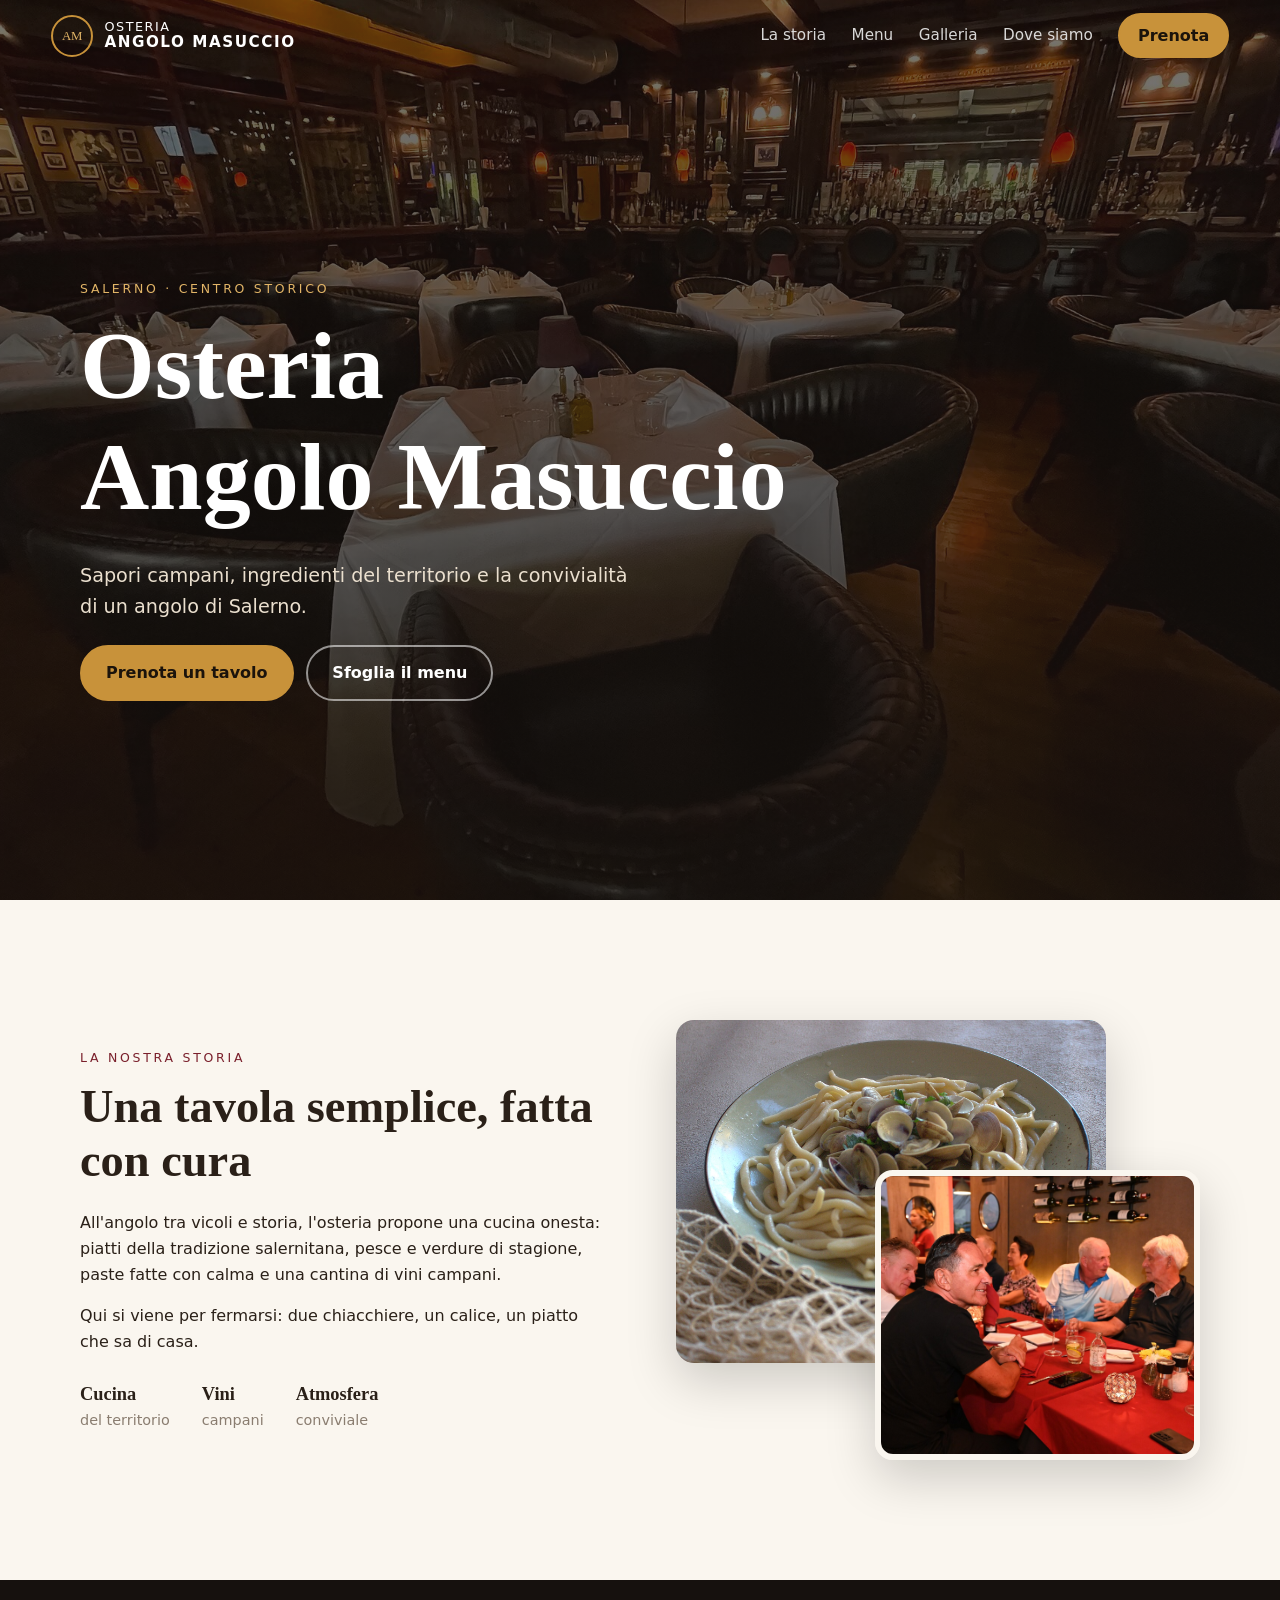
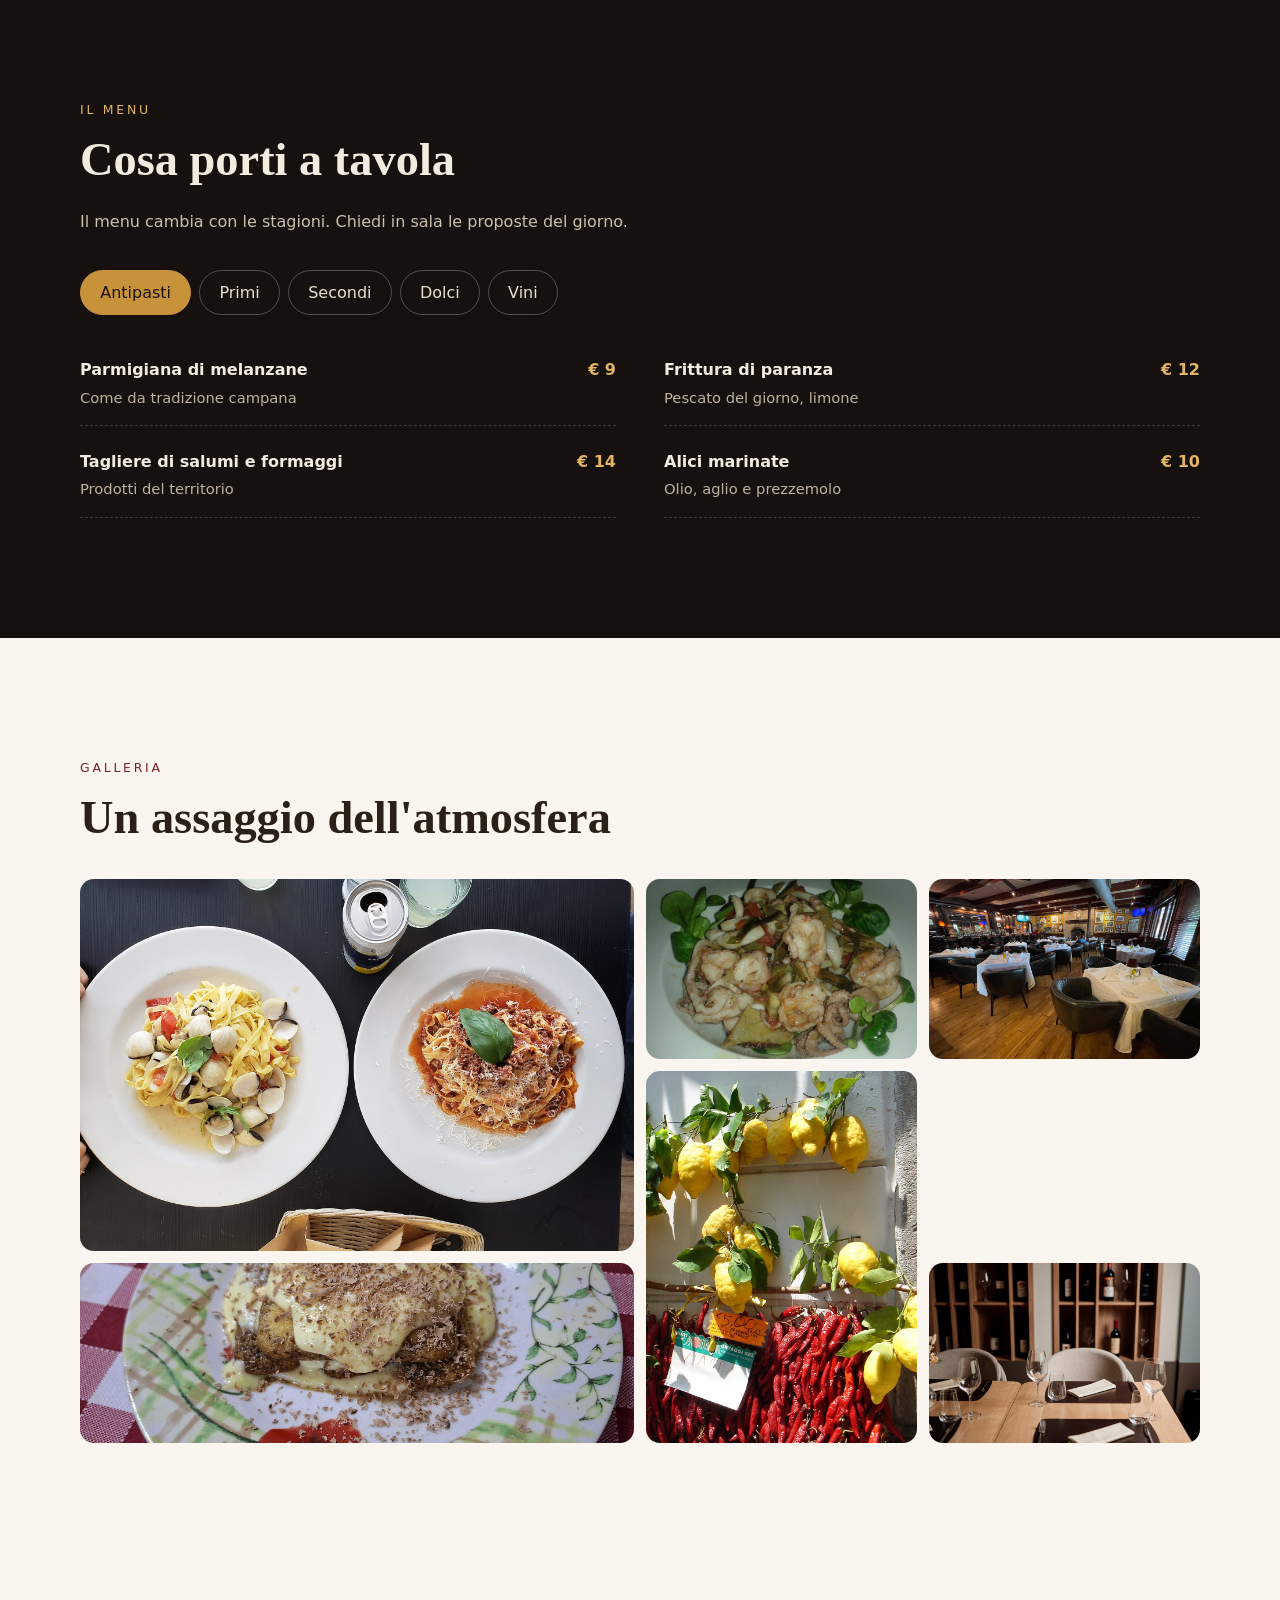
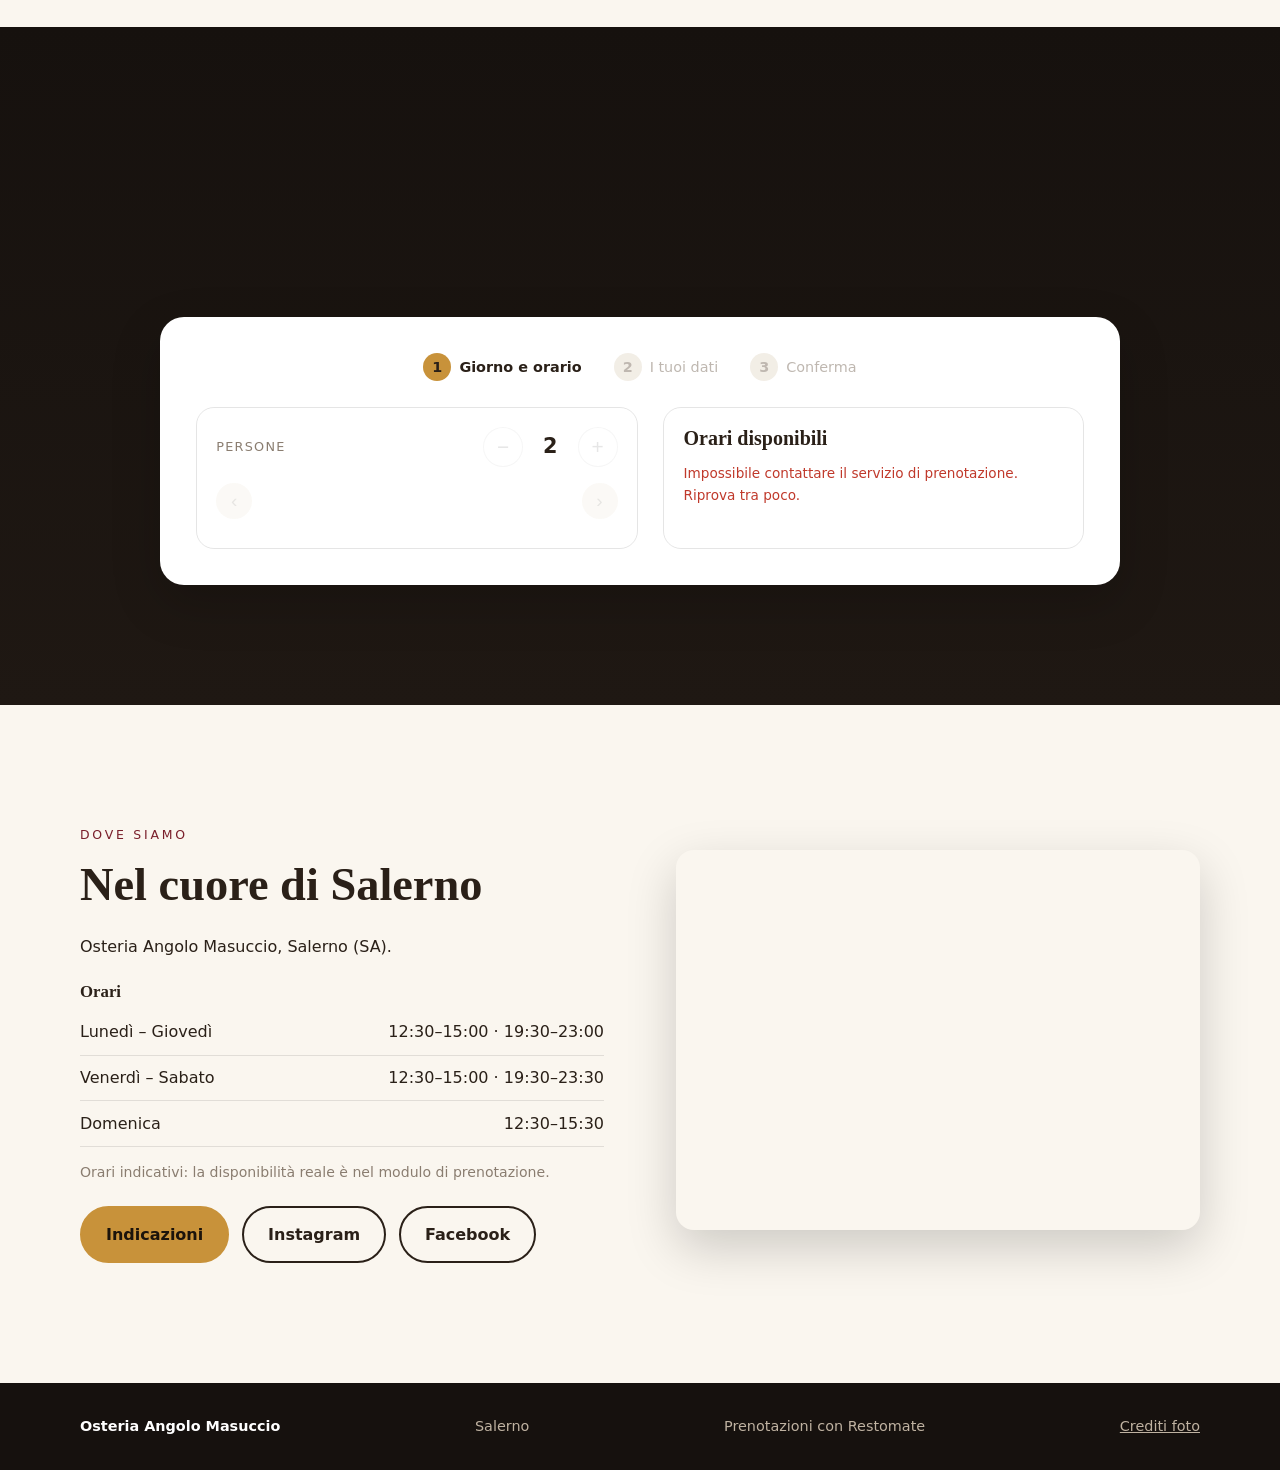
==== commit 28c470d3: "Add placeholder photos with credits" ====
--- a/wwwroot/index.html
+++ b/wwwroot/index.html
@@ -1,4 +1,4 @@
-<!doctype html>
+﻿<!doctype html>
 <html lang="it">
 <head>
   <meta charset="utf-8">
@@ -124,7 +124,7 @@
       </div>
     </section>
   </main>
-  <footer class="site-footer"><div class="wrap"><strong>Osteria Angolo Masuccio</strong><span>Salerno</span><span>Prenotazioni con Restomate</span></div></footer>
+  <footer class="site-footer"><div class="wrap"><strong>Osteria Angolo Masuccio</strong><span>Salerno</span><span>Prenotazioni con Restomate</span><a href="crediti.html">Crediti foto</a></div></footer>
   <dialog id="lightbox" class="lightbox" aria-label="Foto ingrandita"><button type="button" id="lb-close" aria-label="Chiudi">&times;</button><div id="lb-img" role="img" aria-label="Foto"></div></dialog>
   <script src="app.js" defer></script>
 </body>
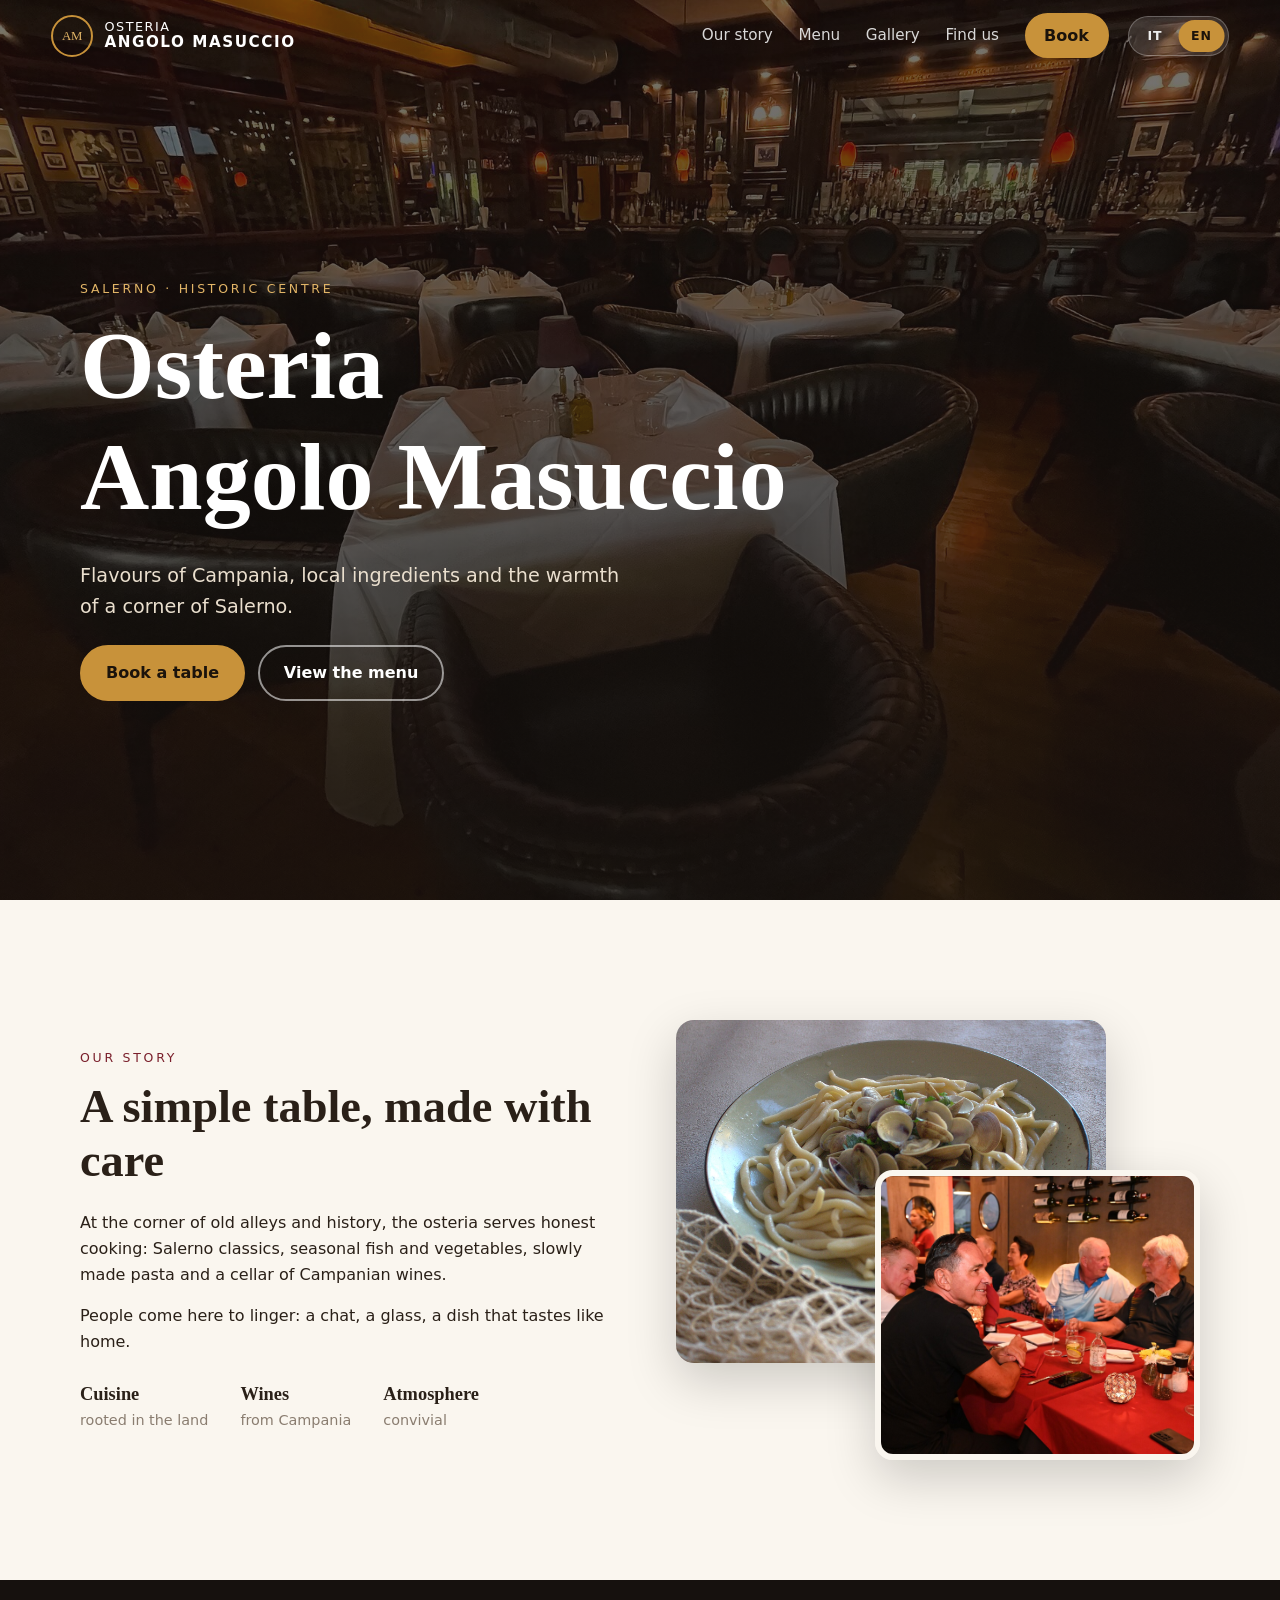
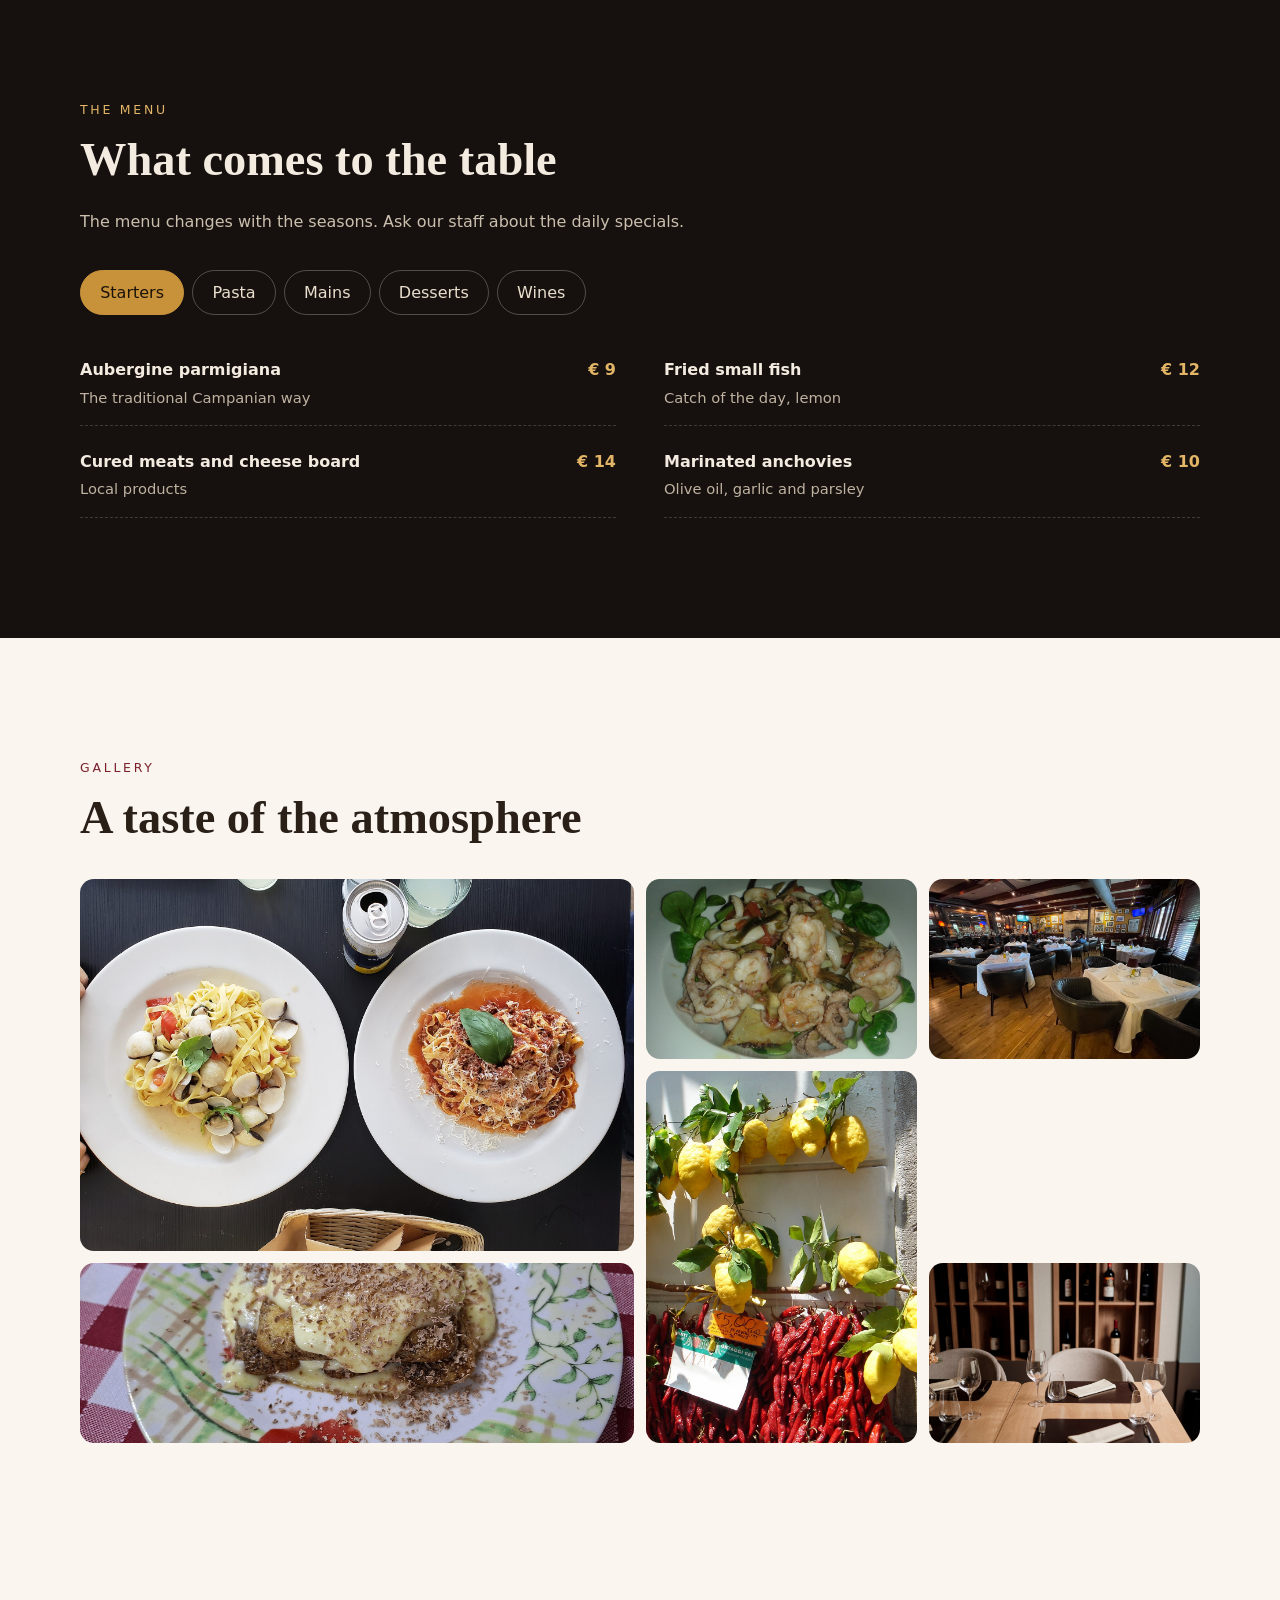
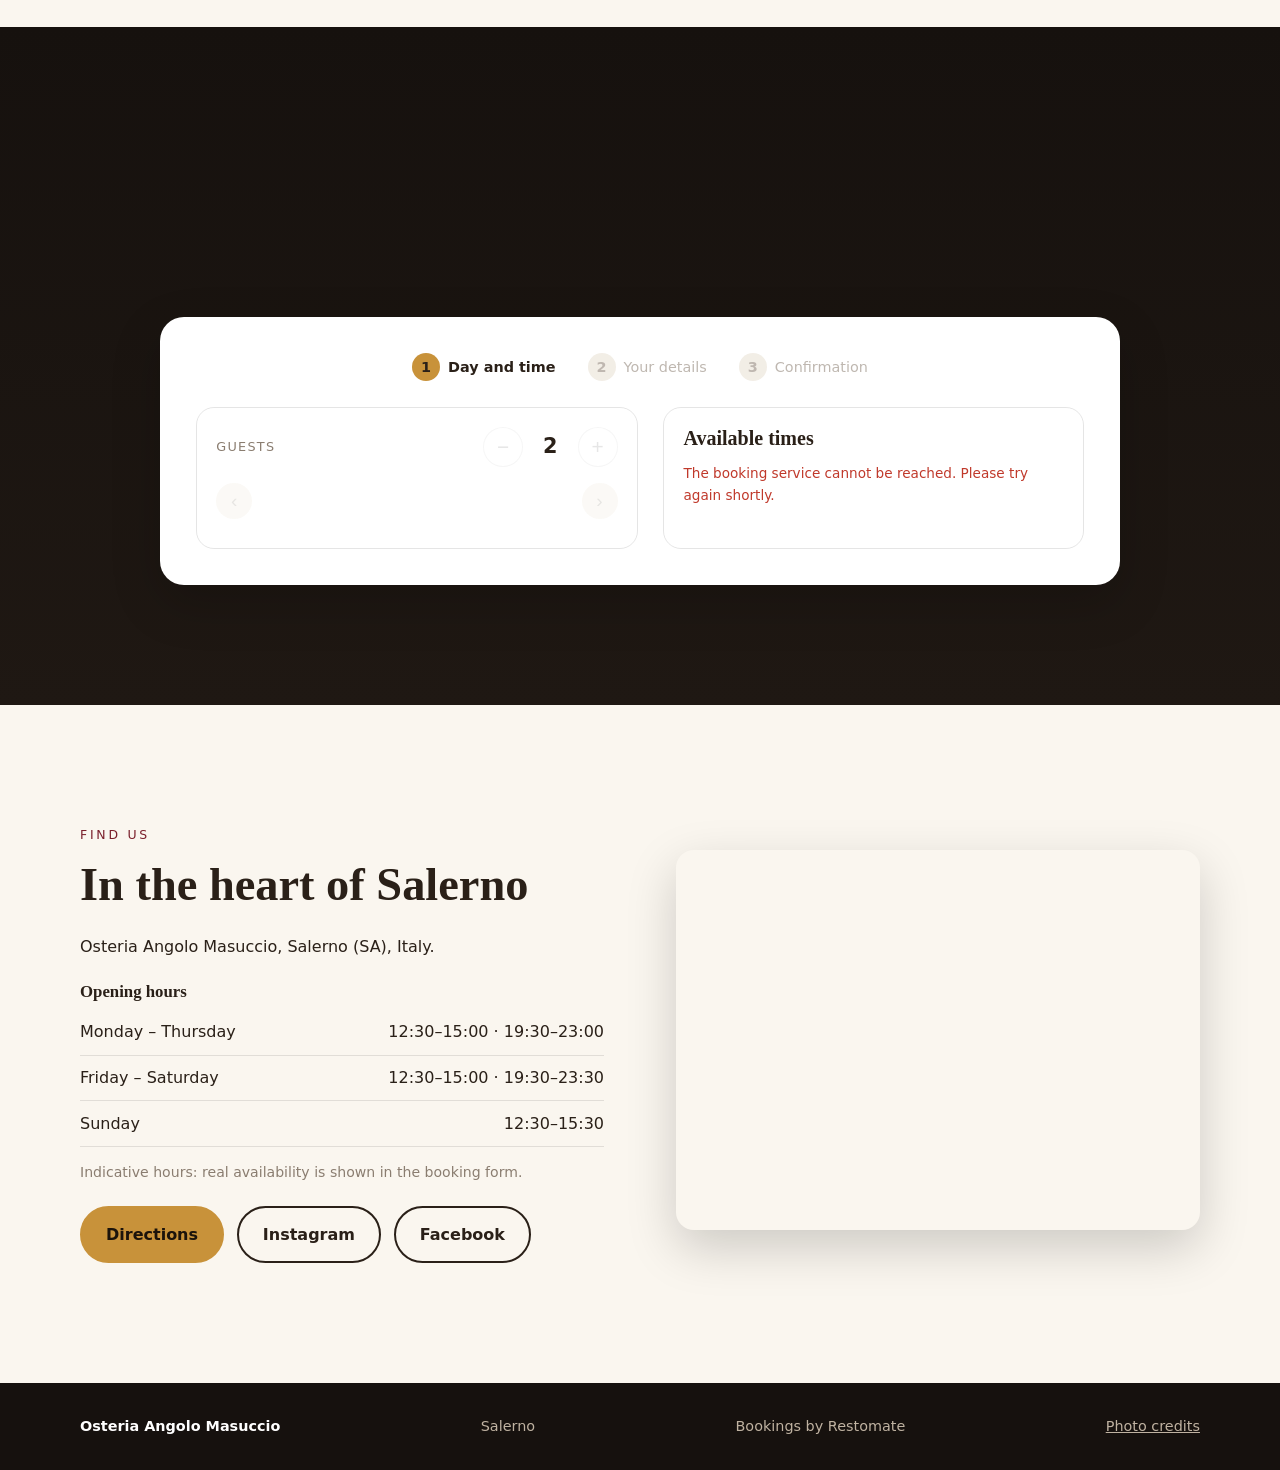
==== commit fbe680a8: "Add Italian/English language switcher; fix confirmation step" ====
--- a/wwwroot/index.html
+++ b/wwwroot/index.html
@@ -1,103 +1,114 @@
-﻿<!doctype html>
+<!doctype html>
 <html lang="it">
 <head>
   <meta charset="utf-8">
   <meta name="viewport" content="width=device-width, initial-scale=1">
   <title>Osteria Angolo Masuccio | Salerno</title>
-  <meta name="description" content="Osteria Angolo Masuccio a Salerno: cucina del territorio, vini campani e atmosfera conviviale. Prenota online.">
+  <meta name="description" content="" id="meta-desc">
   <meta name="theme-color" content="#16110e">
   <link rel="stylesheet" href="styles.css">
 </head>
 <body>
   <header class="site-header" id="top">
     <a class="brand" href="#top" aria-label="Osteria Angolo Masuccio"><span class="brand-mark">AM</span><span class="brand-text">Osteria<br><strong>Angolo Masuccio</strong></span></a>
-    <button class="nav-toggle" id="nav-toggle" type="button" aria-expanded="false" aria-controls="nav"><span class="sr-only">Menu</span><i></i><i></i><i></i></button>
-    <nav id="nav" class="nav" aria-label="Principale">
-      <a href="#storia">La storia</a><a href="#menu">Menu</a><a href="#galleria">Galleria</a><a href="#dove">Dove siamo</a>
-      <a class="btn btn-small" href="#prenota">Prenota</a>
-    </nav>
+    <div class="header-right">
+      <nav id="nav" class="nav" aria-label="Menu">
+        <a href="#storia" data-i18n="nav.story"></a><a href="#menu" data-i18n="nav.menu"></a><a href="#galleria" data-i18n="nav.gallery"></a><a href="#dove" data-i18n="nav.where"></a>
+        <a class="btn btn-small" href="#prenota" data-i18n="nav.book"></a>
+      </nav>
+      <div class="lang" id="lang" role="group" data-i18n-attrs="aria-label:lang.label">
+        <button type="button" data-lang="it" aria-pressed="true">IT</button>
+        <button type="button" data-lang="en" aria-pressed="false">EN</button>
+        <span class="lang-thumb" aria-hidden="true"></span>
+      </div>
+      <button class="nav-toggle" id="nav-toggle" type="button" aria-expanded="false" aria-controls="nav"><span class="sr-only" data-i18n="nav.toggle"></span><i></i><i></i><i></i></button>
+    </div>
   </header>
   <main>
     <section class="hero" aria-labelledby="hero-title">
       <div class="hero-bg" data-parallax></div>
       <div class="hero-inner">
-        <p class="eyebrow">Salerno &middot; Centro storico</p>
-        <h1 id="hero-title">Osteria<br>Angolo Masuccio</h1>
-        <p class="lead">Sapori campani, ingredienti del territorio e la convivialità di un angolo di Salerno.</p>
-        <div class="actions"><a class="btn" href="#prenota">Prenota un tavolo</a><a class="btn btn-ghost" href="#menu">Sfoglia il menu</a></div>
+        <p class="eyebrow" data-i18n="hero.eyebrow"></p>
+        <h1 id="hero-title" data-i18n-html="hero.title"></h1>
+        <p class="lead" data-i18n="hero.lead"></p>
+        <div class="actions"><a class="btn" href="#prenota" data-i18n="hero.cta"></a><a class="btn btn-ghost" href="#menu" data-i18n="hero.menu"></a></div>
       </div>
     </section>
     <section class="section" id="storia" aria-labelledby="storia-title">
       <div class="wrap split">
         <div class="reveal">
-          <p class="eyebrow dark">La nostra storia</p>
-          <h2 id="storia-title">Una tavola semplice, fatta con cura</h2>
-          <p>All'angolo tra vicoli e storia, l'osteria propone una cucina onesta: piatti della tradizione salernitana, pesce e verdure di stagione, paste fatte con calma e una cantina di vini campani.</p>
-          <p>Qui si viene per fermarsi: due chiacchiere, un calice, un piatto che sa di casa.</p>
-          <ul class="facts"><li><strong>Cucina</strong><span>del territorio</span></li><li><strong>Vini</strong><span>campani</span></li><li><strong>Atmosfera</strong><span>conviviale</span></li></ul>
+          <p class="eyebrow dark" data-i18n="story.eyebrow"></p>
+          <h2 id="storia-title" data-i18n="story.title"></h2>
+          <p data-i18n="story.p1"></p>
+          <p data-i18n="story.p2"></p>
+          <ul class="facts">
+            <li><strong data-i18n="facts.1k"></strong><span data-i18n="facts.1v"></span></li>
+            <li><strong data-i18n="facts.2k"></strong><span data-i18n="facts.2v"></span></li>
+            <li><strong data-i18n="facts.3k"></strong><span data-i18n="facts.3v"></span></li>
+          </ul>
         </div>
-        <div class="photo-stack reveal"><div class="photo p1" role="img" aria-label="Piatto della casa"></div><div class="photo p2" role="img" aria-label="Interno dell'osteria"></div></div>
+        <div class="photo-stack reveal"><div class="photo p1" role="img" data-i18n-attrs="aria-label:photo.1"></div><div class="photo p2" role="img" data-i18n-attrs="aria-label:photo.2"></div></div>
       </div>
     </section>
     <section class="section dark" id="menu" aria-labelledby="menu-title">
       <div class="wrap">
-        <div class="section-head reveal"><p class="eyebrow">Il menu</p><h2 id="menu-title">Cosa porti a tavola</h2>
-          <p class="muted-light">Il menu cambia con le stagioni. Chiedi in sala le proposte del giorno.</p></div>
-        <div class="tabs" id="menu-tabs" role="tablist" aria-label="Categorie del menu"></div>
+        <div class="section-head reveal"><p class="eyebrow" data-i18n="menu.eyebrow"></p><h2 id="menu-title" data-i18n="menu.title"></h2>
+          <p class="muted-light" data-i18n="menu.note"></p></div>
+        <div class="tabs" id="menu-tabs" role="tablist" data-i18n-attrs="aria-label:menu.tabs"></div>
         <div class="menu-panel" id="menu-panel" role="tabpanel" aria-live="polite"></div>
       </div>
     </section>
     <section class="section" id="galleria" aria-labelledby="gal-title">
       <div class="wrap">
-        <div class="section-head reveal"><p class="eyebrow dark">Galleria</p><h2 id="gal-title">Un assaggio dell'atmosfera</h2></div>
+        <div class="section-head reveal"><p class="eyebrow dark" data-i18n="gal.eyebrow"></p><h2 id="gal-title" data-i18n="gal.title"></h2></div>
         <div class="gallery reveal" id="gallery"></div>
-        <p class="social reveal">Altre foto su <a href="https://www.instagram.com/osteriaangolomasuccio/" target="_blank" rel="noopener">Instagram</a> e <a href="https://www.facebook.com/OsteriaAngoloMasuccio" target="_blank" rel="noopener">Facebook</a>.</p>
+        <p class="social reveal" data-i18n-html="gal.social"></p>
       </div>
     </section>
     <section class="section book" id="prenota" aria-labelledby="book-title">
       <div class="wrap">
-        <div class="section-head reveal"><p class="eyebrow">Prenota</p><h2 id="book-title">Riserva il tuo tavolo</h2><p class="muted-light">Conferma immediata, senza telefonate.</p></div>
+        <div class="section-head reveal"><p class="eyebrow" data-i18n="book.eyebrow"></p><h2 id="book-title" data-i18n="book.title"></h2><p class="muted-light" data-i18n="book.sub"></p></div>
         <div class="book-card reveal">
-          <ol class="steps" id="steps" aria-label="Avanzamento">
-            <li class="active" data-step="1"><span>1</span> Giorno e orario</li>
-            <li data-step="2"><span>2</span> I tuoi dati</li>
-            <li data-step="3"><span>3</span> Conferma</li>
+          <ol class="steps" id="steps" data-i18n-attrs="aria-label:steps.label">
+            <li class="active" data-step="1"><span>1</span><em data-i18n="steps.1"></em></li>
+            <li data-step="2"><span>2</span><em data-i18n="steps.2"></em></li>
+            <li data-step="3"><span>3</span><em data-i18n="steps.3"></em></li>
           </ol>
           <div class="status" id="status" role="alert"></div>
           <div class="step" id="step-1">
             <div class="pick-grid">
               <div class="panel">
-                <div class="party"><span class="label" id="party-name">Persone</span>
+                <div class="party"><span class="label" id="party-name" data-i18n="party.label"></span>
                   <div class="stepper" role="group" aria-labelledby="party-name">
-                    <button type="button" id="party-minus" aria-label="Una persona in meno">&minus;</button>
+                    <button type="button" id="party-minus" data-i18n-attrs="aria-label:party.minus">&minus;</button>
                     <output id="party-value" aria-live="polite">2</output>
-                    <button type="button" id="party-plus" aria-label="Una persona in più">+</button>
+                    <button type="button" id="party-plus" data-i18n-attrs="aria-label:party.plus">+</button>
                   </div></div>
-                <div class="cal-bar"><button type="button" id="cal-prev" aria-label="Mese precedente">&lsaquo;</button><strong id="cal-title"></strong><button type="button" id="cal-next" aria-label="Mese successivo">&rsaquo;</button></div>
+                <div class="cal-bar"><button type="button" id="cal-prev" data-i18n-attrs="aria-label:cal.prev">&lsaquo;</button><strong id="cal-title"></strong><button type="button" id="cal-next" data-i18n-attrs="aria-label:cal.next">&rsaquo;</button></div>
                 <div class="cal-grid" id="calendar-grid"></div>
               </div>
-              <div class="panel"><h3>Orari disponibili</h3><div id="slots" aria-live="polite"><p class="muted">Seleziona un giorno per vedere gli orari.</p></div></div>
+              <div class="panel"><h3 data-i18n="slots.title"></h3><div id="slots" aria-live="polite"></div></div>
             </div>
           </div>
           <form class="step" id="step-2" hidden novalidate>
-            <div class="chosen"><div><span class="label">La tua prenotazione</span><strong id="chosen-text"></strong></div><button type="button" class="link" id="back">Modifica</button></div>
+            <div class="chosen"><div><span class="label" data-i18n="chosen.label"></span><strong id="chosen-text"></strong></div><button type="button" class="link" id="back" data-i18n="chosen.edit"></button></div>
             <div class="fields">
-              <div class="field"><label for="name">Nome e cognome</label><input id="name" autocomplete="name" maxlength="120" required><p class="field-error" id="name-error"></p></div>
-              <div class="field"><label for="email">Email</label><input id="email" type="email" autocomplete="email" maxlength="200"><p class="field-error" id="email-error"></p></div>
-              <div class="field"><label for="phone">Telefono</label><input id="phone" type="tel" autocomplete="tel" maxlength="40"><p class="field-error" id="phone-error"></p></div>
+              <div class="field"><label for="name" data-i18n="form.name"></label><input id="name" autocomplete="name" maxlength="120" required><p class="field-error" id="name-error"></p></div>
+              <div class="field"><label for="email" data-i18n="form.email"></label><input id="email" type="email" autocomplete="email" maxlength="200"><p class="field-error" id="email-error"></p></div>
+              <div class="field"><label for="phone" data-i18n="form.phone"></label><input id="phone" type="tel" autocomplete="tel" maxlength="40"><p class="field-error" id="phone-error"></p></div>
             </div>
-            <p class="hint">Indica almeno email o telefono.</p>
-            <button class="btn btn-block" id="submit" type="submit">Conferma la prenotazione</button>
+            <p class="hint" data-i18n="form.hint"></p>
+            <button class="btn btn-block" id="submit" type="submit" data-i18n="form.submit"></button>
           </form>
           <div class="step confirmation" id="step-3" hidden tabindex="-1">
             <div class="check" aria-hidden="true"><svg viewBox="0 0 52 52"><path d="M14 27l8 8 16-17"/></svg></div>
-            <h3>Grazie per aver prenotato!</h3>
-            <p>La tua prenotazione è confermata.</p>
+            <h3 data-i18n="conf.title"></h3>
+            <p data-i18n="conf.text"></p>
             <dl class="receipt">
-              <div><dt>Giorno</dt><dd id="c-date"></dd></div><div><dt>Orario</dt><dd id="c-time"></dd></div>
-              <div><dt>Persone</dt><dd id="c-party"></dd></div><div><dt>Codice</dt><dd id="c-ref"></dd></div>
+              <div><dt data-i18n="conf.date"></dt><dd id="c-date"></dd></div><div><dt data-i18n="conf.time"></dt><dd id="c-time"></dd></div>
+              <div><dt data-i18n="conf.party"></dt><dd id="c-party"></dd></div><div><dt data-i18n="conf.ref"></dt><dd id="c-ref"></dd></div>
             </dl>
-            <button type="button" class="link" id="again">Nuova prenotazione</button>
+            <p class="muted" data-i18n="conf.see"></p>
           </div>
         </div>
       </div>
@@ -105,27 +116,28 @@
     <section class="section" id="dove" aria-labelledby="dove-title">
       <div class="wrap split">
         <div class="reveal">
-          <p class="eyebrow dark">Dove siamo</p><h2 id="dove-title">Nel cuore di Salerno</h2>
-          <p>Osteria Angolo Masuccio, Salerno (SA).</p>
-          <h3 class="small">Orari</h3>
+          <p class="eyebrow dark" data-i18n="where.eyebrow"></p><h2 id="dove-title" data-i18n="where.title"></h2>
+          <p data-i18n="where.addr"></p>
+          <h3 class="small" data-i18n="where.hours"></h3>
           <ul class="hours">
-            <li><span>Lunedì &ndash; Giovedì</span><span>12:30&ndash;15:00 &middot; 19:30&ndash;23:00</span></li>
-            <li><span>Venerdì &ndash; Sabato</span><span>12:30&ndash;15:00 &middot; 19:30&ndash;23:30</span></li>
-            <li><span>Domenica</span><span>12:30&ndash;15:30</span></li>
+            <li><span data-i18n="hours.1"></span><span>12:30–15:00 · 19:30–23:00</span></li>
+            <li><span data-i18n="hours.2"></span><span>12:30–15:00 · 19:30–23:30</span></li>
+            <li><span data-i18n="hours.3"></span><span>12:30–15:30</span></li>
           </ul>
-          <p class="hint">Orari indicativi: la disponibilità reale è nel modulo di prenotazione.</p>
+          <p class="hint" data-i18n="where.hint"></p>
           <div class="actions">
-            <a class="btn" href="https://www.google.com/maps/search/?api=1&amp;query=40.6777023,14.7612513" target="_blank" rel="noopener">Indicazioni</a>
+            <a class="btn" href="https://www.google.com/maps/search/?api=1&amp;query=40.6777023,14.7612513" target="_blank" rel="noopener" data-i18n="where.directions"></a>
             <a class="btn btn-outline" href="https://www.instagram.com/osteriaangolomasuccio/" target="_blank" rel="noopener">Instagram</a>
             <a class="btn btn-outline" href="https://www.facebook.com/OsteriaAngoloMasuccio" target="_blank" rel="noopener">Facebook</a>
           </div>
         </div>
-        <div class="map reveal"><iframe title="Mappa dell'Osteria Angolo Masuccio" loading="lazy" src="https://www.openstreetmap.org/export/embed.html?bbox=14.7580%2C40.6760%2C14.7645%2C40.6795&amp;layer=mapnik&amp;marker=40.6777023%2C14.7612513"></iframe></div>
+        <div class="map reveal"><iframe data-i18n-attrs="title:where.map" loading="lazy" src="https://www.openstreetmap.org/export/embed.html?bbox=14.7580%2C40.6760%2C14.7645%2C40.6795&amp;layer=mapnik&amp;marker=40.6777023%2C14.7612513"></iframe></div>
       </div>
     </section>
   </main>
-  <footer class="site-footer"><div class="wrap"><strong>Osteria Angolo Masuccio</strong><span>Salerno</span><span>Prenotazioni con Restomate</span><a href="crediti.html">Crediti foto</a></div></footer>
-  <dialog id="lightbox" class="lightbox" aria-label="Foto ingrandita"><button type="button" id="lb-close" aria-label="Chiudi">&times;</button><div id="lb-img" role="img" aria-label="Foto"></div></dialog>
+  <footer class="site-footer"><div class="wrap"><strong>Osteria Angolo Masuccio</strong><span>Salerno</span><span data-i18n="footer.book"></span><a href="crediti.html" data-i18n="footer.credits"></a></div></footer>
+  <dialog id="lightbox" class="lightbox"><button type="button" id="lb-close" data-i18n-attrs="aria-label:gal.close">&times;</button><div id="lb-img" role="img"></div></dialog>
+  <script src="i18n.js"></script>
   <script src="app.js" defer></script>
 </body>
 </html>
--- a/wwwroot/styles.css
+++ b/wwwroot/styles.css
@@ -91,6 +91,23 @@
  .split,.pick-grid{grid-template-columns:1fr}.photo-stack{min-height:360px}.menu-panel{grid-template-columns:1fr}
  .gallery{grid-template-columns:repeat(2,1fr);grid-auto-rows:150px}.g:nth-child(n){grid-column:auto;grid-row:auto}.g:nth-child(1){grid-column:span 2}
  .nav-toggle{display:flex}.nav{position:fixed;inset:0 0 auto 0;top:64px;flex-direction:column;background:rgba(22,17,14,.98);padding:1.4rem;gap:1.2rem;transform:translateY(-130%);transition:transform .3s}.nav.open{transform:none}
- .fields{grid-template-columns:1fr}.receipt{grid-template-columns:1fr 1fr}.steps li{font-size:0}.steps li span{font-size:.9rem}
+ .fields{grid-template-columns:1fr}.receipt{grid-template-columns:1fr 1fr}
 }
 @media(prefers-reduced-motion:reduce){*{animation:none!important;transition:none!important}.reveal{opacity:1;transform:none}html{scroll-behavior:auto}}
+
+/* ---------- selettore lingua e ritocchi ---------- */
+.header-right{display:flex;align-items:center;gap:1.2rem}
+.lang{position:relative;display:grid;grid-template-columns:1fr 1fr;background:rgba(255,255,255,.12);border:1px solid rgba(255,255,255,.25);border-radius:999px;padding:3px;isolation:isolate}
+.lang button{position:relative;z-index:1;background:none;border:0;color:#eee;font:inherit;font-size:.78rem;font-weight:700;letter-spacing:.08em;padding:.35rem .8rem;border-radius:999px;cursor:pointer;transition:color .25s;min-width:44px;min-height:32px}
+.lang button[aria-pressed=true]{color:#1b130b}
+.lang-thumb{position:absolute;z-index:0;top:3px;bottom:3px;left:3px;width:calc(50% - 3px);background:var(--gold);border-radius:999px;transition:transform .3s cubic-bezier(.4,.1,.2,1)}
+.lang[data-active=en] .lang-thumb{transform:translateX(100%)}
+.lang:hover{border-color:var(--gold2)}
+.steps em{font-style:normal}
+.steps li.done span{font-size:0}
+.steps li.done span::after{content:"\2713";font-size:.95rem;line-height:1}
+.confirmation .muted{margin-top:1.2rem}
+@media(max-width:860px){
+ .steps li{font-size:inherit}.steps li em{display:none}.steps li.active em{display:inline}
+ .header-right{gap:.5rem}
+}
